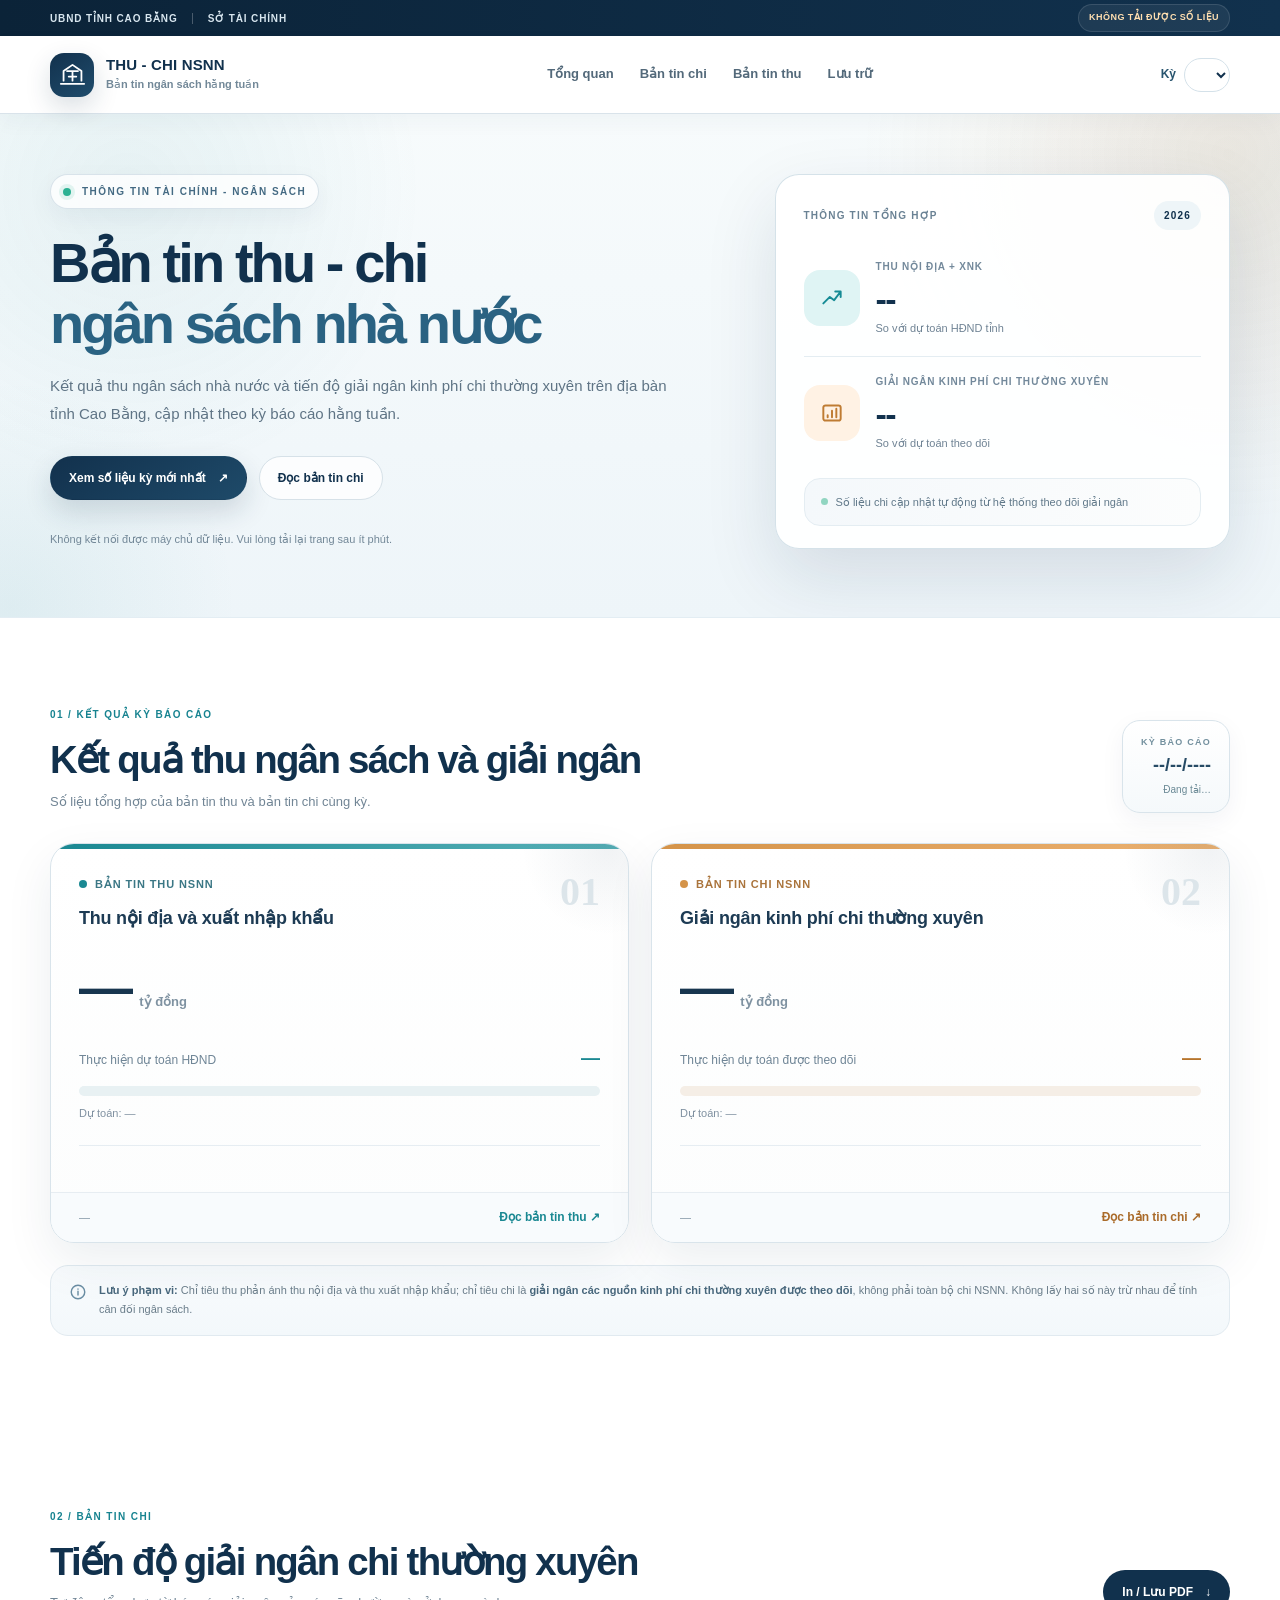
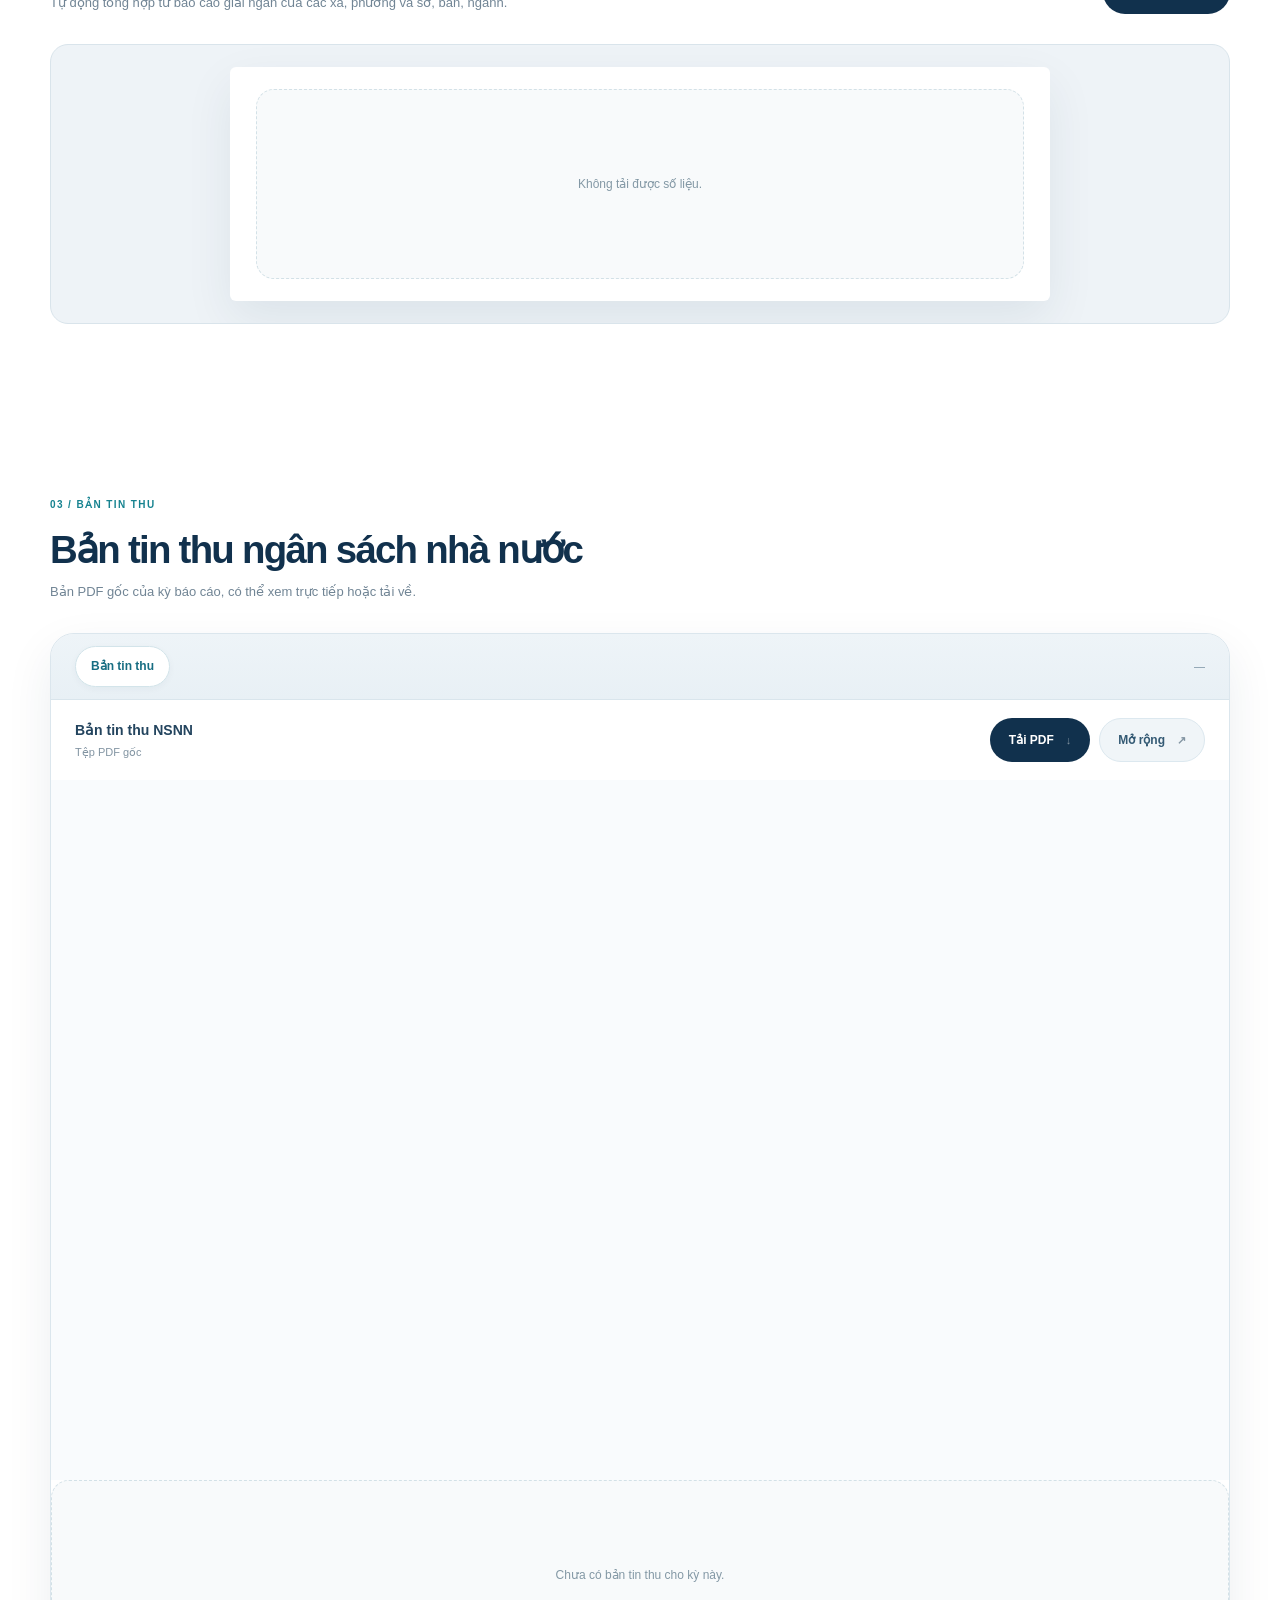
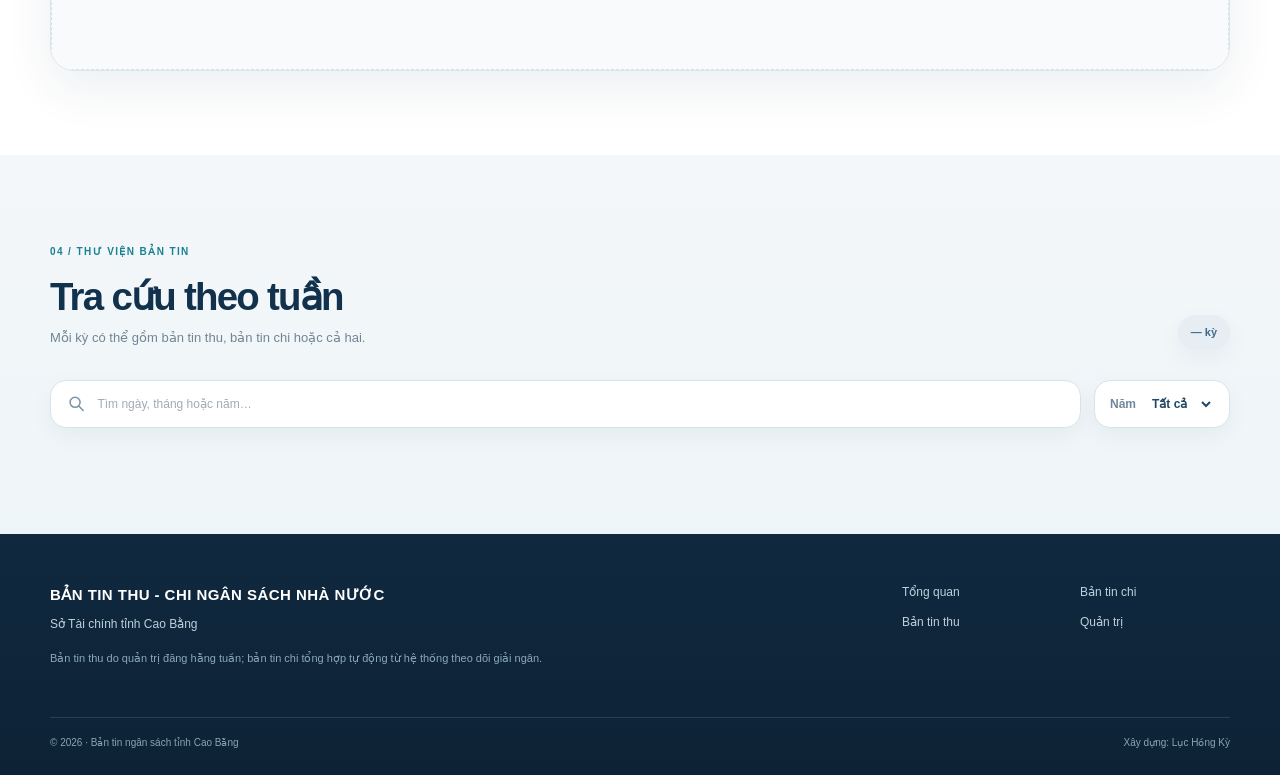
==== index.html @ aeee54bf "Add files via upload" ====
<!doctype html>
<html lang="vi">
<head>
  <meta charset="utf-8">
  <meta name="viewport" content="width=device-width,initial-scale=1">
  <meta name="color-scheme" content="light">
  <meta name="theme-color" content="#142f49">
  <meta name="description" content="Bản tin thu và chi ngân sách nhà nước tỉnh Cao Bằng - cập nhật hằng tuần.">
  <title>Bản tin Thu - Chi NSNN | Cao Bằng</title>
  <link rel="icon" type="image/svg+xml" href="favicon.svg">
  <link rel="stylesheet" href="style.css">
  <link rel="stylesheet" href="extra.css">
  <script src="config.js"></script>
  <script src="app.js" defer></script>
</head>
<body>
  <a class="skip-link" href="#main">Bỏ qua điều hướng</a>
  <div class="institutional">
    <div class="wrap institutional-inner">
      <div>UBND TỈNH CAO BẰNG <span class="ins-divider"></span> SỞ TÀI CHÍNH</div>
      <div class="trial-mark" id="sync-mark">ĐANG TẢI SỐ LIỆU…</div>
    </div>
  </div>
  <header class="nav-header">
    <div class="wrap nav-main">
      <a class="identity" href="#dau-trang" aria-label="Trang chủ - Bản tin thu chi NSNN">
        <span class="identity-icon" aria-hidden="true">
          <svg viewBox="0 0 48 48" fill="none"><path d="M7 37.5h34M11 33V19l13-9 13 9v14M16 19h16M18.5 27h11M24 19v14" stroke="currentColor" stroke-linecap="round" stroke-linejoin="round" stroke-width="2.6"/></svg>
        </span>
        <span><strong>THU - CHI NSNN</strong><small>Bản tin ngân sách hằng tuần</small></span>
      </a>
      <nav class="nav-menu" aria-label="Điều hướng chính">
        <a href="#tong-quan">Tổng quan</a>
        <a href="#ban-tin-chi">Bản tin chi</a>
        <a href="#ban-tin-thu">Bản tin thu</a>
        <a href="#thu-vien">Lưu trữ</a>
      </nav>
      <label class="nav-period">Kỳ <select id="period" aria-label="Chọn kỳ báo cáo"></select></label>
    </div>
  </header>

  <main id="main">
    <section class="hero" id="dau-trang">
      <div class="wrap hero-layout">
        <div class="hero-content">
          <div class="hero-overline"><span class="status-light"></span> THÔNG TIN TÀI CHÍNH - NGÂN SÁCH</div>
          <h1>Bản tin thu - chi<br><span>ngân sách nhà nước</span></h1>
          <p>Kết quả thu ngân sách nhà nước và tiến độ giải ngân kinh phí chi thường xuyên trên địa bàn tỉnh Cao Bằng, cập nhật theo kỳ báo cáo hằng tuần.</p>
          <div class="hero-actions">
            <a href="#tong-quan" class="button button-white">Xem số liệu kỳ mới nhất <span aria-hidden="true">↗</span></a>
            <a href="#ban-tin-chi" class="button button-outline-light">Đọc bản tin chi</a>
          </div>
          <div class="hero-foot" id="hero-date">Đang tải thông tin các kỳ báo cáo…</div>
        </div>
        <div class="hero-side" aria-label="Hai nhóm nội dung của bản tin">
          <div class="hero-side-head"><span>THÔNG TIN TỔNG HỢP</span><span id="hero-year">2026</span></div>
          <div class="hero-stat">
            <div class="hero-icon hero-icon-green"><svg viewBox="0 0 24 24" fill="none" stroke="currentColor" stroke-width="1.8"><path d="m4 17 6-6 4 3 6-8M15 6h5v5" stroke-linecap="round" stroke-linejoin="round"/></svg></div>
            <div class="hero-stat-text"><small>THU NỘI ĐỊA + XNK</small><strong id="hero-income">--</strong><span>So với dự toán HĐND tỉnh</span></div>
          </div>
          <div class="hero-divider"></div>
          <div class="hero-stat">
            <div class="hero-icon hero-icon-gold"><svg viewBox="0 0 24 24" fill="none" stroke="currentColor" stroke-width="1.8"><rect x="4" y="5" width="16" height="14" rx="2"/><path d="M8 14v2m4-6v6m4-8v8" stroke-linecap="round"/></svg></div>
            <div class="hero-stat-text"><small>GIẢI NGÂN KINH PHÍ CHI THƯỜNG XUYÊN</small><strong id="hero-expense">--</strong><span>So với dự toán theo dõi</span></div>
          </div>
          <div class="hero-ribbon"><span></span> Số liệu chi cập nhật tự động từ hệ thống theo dõi giải ngân</div>
        </div>
      </div>
    </section>

    <section class="overview section" id="tong-quan">
      <div class="wrap">
        <div class="section-head">
          <div><span class="section-kicker">01 / KẾT QUẢ KỲ BÁO CÁO</span><h2>Kết quả thu ngân sách và giải ngân</h2><p>Số liệu tổng hợp của bản tin thu và bản tin chi cùng kỳ.</p></div>
          <div class="date-stamp"><span>KỲ BÁO CÁO</span><strong id="latest-date">--/--/----</strong><small id="latest-availability">Đang tải…</small></div>
        </div>
        <div class="finance-grid">
          <article class="finance-card finance-income">
            <div class="card-header"><div><span class="card-kicker"><i></i> BẢN TIN THU NSNN</span><h3>Thu nội địa và xuất nhập khẩu</h3></div><span class="card-number">01</span></div>
            <div class="metric-main"><strong id="income-total">—</strong><span>tỷ đồng</span></div>
            <div class="performance"><span>Thực hiện dự toán HĐND</span><b id="income-rate">—</b></div>
            <div class="progress-track"><div id="income-progress" class="progress-fill"></div></div>
            <div class="target-info" id="income-target">Dự toán: —</div>
            <div class="sub-metrics" id="income-facts"></div>
            <div class="card-bottom"><span id="income-context">—</span><a class="text-button" href="#ban-tin-thu">Đọc bản tin thu <span aria-hidden="true">↗</span></a></div>
          </article>
          <article class="finance-card finance-expense">
            <div class="card-header"><div><span class="card-kicker"><i></i> BẢN TIN CHI NSNN</span><h3>Giải ngân kinh phí chi thường xuyên</h3></div><span class="card-number">02</span></div>
            <div class="metric-main"><strong id="expense-total">—</strong><span>tỷ đồng</span></div>
            <div class="performance"><span>Thực hiện dự toán được theo dõi</span><b id="expense-rate">—</b></div>
            <div class="progress-track"><div id="expense-progress" class="progress-fill"></div></div>
            <div class="target-info" id="expense-target">Dự toán: —</div>
            <div class="sub-metrics" id="expense-facts"></div>
            <div class="card-bottom"><span id="expense-context">—</span><a class="text-button" href="#ban-tin-chi">Đọc bản tin chi <span aria-hidden="true">↗</span></a></div>
          </article>
        </div>
        <p class="scope-alert"><svg viewBox="0 0 24 24" fill="none" stroke="currentColor" stroke-width="1.9" aria-hidden="true"><circle cx="12" cy="12" r="9"/><path d="M12 11v5m0-8v.2" stroke-linecap="round"/></svg><span><strong>Lưu ý phạm vi:</strong> Chỉ tiêu thu phản ánh thu nội địa và thu xuất nhập khẩu; chỉ tiêu chi là <strong>giải ngân các nguồn kinh phí chi thường xuyên được theo dõi</strong>, không phải toàn bộ chi NSNN. Không lấy hai số này trừ nhau để tính cân đối ngân sách.</span></p>
      </div>
    </section>

    <section class="documents section" id="ban-tin-chi">
      <div class="wrap">
        <div class="section-head"><div><span class="section-kicker">02 / BẢN TIN CHI</span><h2>Tiến độ giải ngân chi thường xuyên</h2><p>Tự động tổng hợp từ báo cáo giải ngân của các xã, phường và sở, ban, ngành.</p></div>
          <div class="viewer-controls"><button type="button" class="button button-download" id="print-chi">In / Lưu PDF <span aria-hidden="true">↓</span></button></div></div>
        <div class="bulletin-shell"><div id="chi-bulletin" class="bulletin"><p class="muted">Đang tải số liệu chi…</p></div></div>
      </div>
    </section>

    <section class="documents section" id="ban-tin-thu">
      <div class="wrap">
        <div class="section-head"><div><span class="section-kicker">03 / BẢN TIN THU</span><h2>Bản tin thu ngân sách nhà nước</h2><p>Bản PDF gốc của kỳ báo cáo, có thể xem trực tiếp hoặc tải về.</p></div></div>
        <div class="viewer-shell">
          <div class="viewer-bar"><div class="viewer-tabs"><span class="viewer-tab active">Bản tin thu</span></div><span class="viewer-date" id="viewer-date">—</span></div>
          <div class="viewer-body">
            <div class="viewer-title-line"><div><strong id="viewer-title">Bản tin thu NSNN</strong><span id="viewer-subtitle">Tệp PDF gốc</span></div>
              <div class="viewer-controls"><a id="download-pdf" href="#" class="button button-download" target="_blank" rel="noopener">Tải PDF <span aria-hidden="true">↓</span></a><a id="open-pdf" href="#" target="_blank" rel="noopener" class="button button-open">Mở rộng <span aria-hidden="true">↗</span></a></div></div>
            <iframe id="pdf-frame" title="Xem bản tin thu NSNN" loading="lazy" allow="autoplay"></iframe>
            <div class="document-empty" id="thu-empty" hidden>Chưa có bản tin thu cho kỳ này.</div>
          </div>
        </div>
      </div>
    </section>

    <section class="archive section" id="thu-vien">
      <div class="wrap">
        <div class="section-head"><div><span class="section-kicker">04 / THƯ VIỆN BẢN TIN</span><h2>Tra cứu theo tuần</h2><p>Mỗi kỳ có thể gồm bản tin thu, bản tin chi hoặc cả hai.</p></div><span class="archive-counter" id="archive-counter">— kỳ</span></div>
        <div class="filters"><label class="filter-search"><svg viewBox="0 0 24 24" fill="none" stroke="currentColor" stroke-width="2" aria-hidden="true"><circle cx="10.5" cy="10.5" r="6.5"/><path d="m16 16 5 5" stroke-linecap="round"/></svg><input id="search" type="search" autocomplete="off" placeholder="Tìm ngày, tháng hoặc năm…"><span class="sr-only">Tìm kiếm bản tin</span></label><label class="filter-select">Năm <select id="year" aria-label="Năm báo cáo"><option value="all">Tất cả</option></select></label></div>
        <div id="archive-list" class="archive-list"></div>
        <p id="no-match" class="no-match" hidden>Không tìm thấy kỳ báo cáo phù hợp.</p>
      </div>
    </section>
  </main>

  <footer class="footer">
    <div class="wrap footer-top"><div><div class="footer-title">BẢN TIN THU - CHI NGÂN SÁCH NHÀ NƯỚC</div><div>Sở Tài chính tỉnh Cao Bằng</div><p>Bản tin thu do quản trị đăng hằng tuần; bản tin chi tổng hợp tự động từ hệ thống theo dõi giải ngân.</p></div><div class="footer-navigation"><a href="#tong-quan">Tổng quan</a><a href="#ban-tin-chi">Bản tin chi</a><a href="#ban-tin-thu">Bản tin thu</a><a href="admin.html">Quản trị</a></div></div>
    <div class="wrap footer-bottom"><span>© <span id="footer-year">2026</span> · Bản tin ngân sách tỉnh Cao Bằng</span><span>Xây dựng: Lục Hồng Kỳ</span></div>
  </footer>
</body>
</html>
---- style.css ----
:root {
  color-scheme: light;
  --navy: #11314d;
  --navy-dark: #0b2338;
  --navy-soft: #234d6c;
  --teal: #1a8892;
  --teal-soft: #dff4f4;
  --gold: #d49349;
  --gold-soft: #fff2e4;
  --text: #264357;
  --muted: #62788a;
  --muted-soft: #8da0ae;
  --line: #d9e4eb;
  --shadow-sm: 0 8px 24px rgba(17, 49, 77, 0.05);
  --shadow-md: 0 18px 48px rgba(16, 45, 71, 0.08);
  --shadow-lg: 0 28px 72px rgba(16, 45, 71, 0.12);
}
* { box-sizing: border-box; }
html { scroll-behavior: smooth; scroll-padding-top: 92px; }
body {
  margin: 0;
  background: linear-gradient(180deg, #f7fafc 0%, #f4f7fa 380px, #ffffff 381px, #ffffff 100%);
  color: var(--text);
  font: 14px/1.7 "Segoe UI", Arial, sans-serif;
}
a { color: inherit; text-decoration: none; }
a:hover { color: var(--teal); }
button, input, select { font: inherit; }
button { cursor: pointer; }
button:disabled { cursor: not-allowed; opacity: .5; }
img { display: block; max-width: 100%; }
h1, h2, h3, p { margin-top: 0; }
button:focus-visible, a:focus-visible, input:focus-visible, select:focus-visible { outline: 3px solid #7ec0ea; outline-offset: 3px; }
.wrap { width: min(1180px, calc(100% - 56px)); margin: 0 auto; }
.skip-link { position: absolute; left: 12px; top: -100px; padding: 10px 14px; background: #fff; z-index: 100; border-radius: 8px; }
.skip-link:focus { top: 10px; }
.sr-only { position: absolute; width: 1px; height: 1px; overflow: hidden; clip: rect(0,0,0,0); white-space: nowrap; }
.muted { color: var(--muted); font-size: 12px; }
.muted-caption { color: var(--muted-soft); font-size: 12px; white-space: nowrap; }

.institutional { background: linear-gradient(90deg, var(--navy-dark), var(--navy)); color: #d8e6ef; }
.institutional-inner { min-height: 36px; display: flex; justify-content: space-between; align-items: center; gap: 15px; font-size: 10px; font-weight: 760; letter-spacing: .085em; }
.ins-divider { display: inline-block; width: 1px; height: 11px; margin: 0 11px; background: rgba(255,255,255,.25); vertical-align: middle; }
.trial-mark { font-size: 9px; color: #ffdfb0; letter-spacing: .05em; padding: 5px 10px; border: 1px solid rgba(255,255,255,.12); border-radius: 999px; background: rgba(255,255,255,.06); }
.nav-header { height: 78px; background: rgba(255,255,255,.92); border-bottom: 1px solid rgba(201,216,225,.7); backdrop-filter: blur(14px); position: sticky; top: 0; z-index: 30; box-shadow: 0 8px 20px rgba(17,49,77,.04); }
.nav-main { height: 100%; display: flex; justify-content: space-between; align-items: center; gap: 28px; }
.identity { display: flex; align-items: center; gap: 12px; min-width: 0; }
.identity-icon { width: 44px; height: 44px; flex: 0 0 auto; display: grid; place-items: center; background: linear-gradient(145deg, #12314d, #1f4c6c); color: #fff; border-radius: 14px; box-shadow: 0 10px 26px rgba(17,49,77,.16); }
.identity-icon svg { width: 33px; height: 33px; }
.identity span:last-child { display: flex; flex-direction: column; gap: 1px; }
.identity strong { font-weight: 850; color: var(--navy); letter-spacing: .01em; line-height: 1.2; font-size: 15px; }
.identity small { color: #728898; font-size: 11px; font-weight: 560; }
.nav-menu { display: flex; align-items: center; gap: 26px; color: #53697a; font-size: 13px; font-weight: 700; }
.nav-menu a { position: relative; transition: color .17s; }
.nav-menu a::after { content: ""; position: absolute; left: 0; right: 0; bottom: -10px; height: 2px; border-radius: 999px; background: transparent; transition: background .17s; }
.nav-menu a:hover::after { background: var(--teal); }
.nav-pill { border: 1px solid #d4e1e9; border-radius: 999px; padding: 10px 16px; font-weight: 760; font-size: 12px; white-space: nowrap; color: #29556f; background: #fff; box-shadow: var(--shadow-sm); }
.nav-pill span { color: var(--teal); margin-left: 8px; }
.nav-pill:hover { background: #f3fafb; }

.hero { position: relative; overflow: hidden; background: radial-gradient(circle at 10% 15%, rgba(26,136,146,.08), transparent 24%), radial-gradient(circle at 96% 8%, rgba(212,147,73,.12), transparent 28%), linear-gradient(180deg, #f7fbfc 0%, #eef5f9 100%); border-bottom: 1px solid #e3edf3; }
.hero::before, .hero::after { content: ""; position: absolute; border-radius: 50%; pointer-events: none; }
.hero::before { width: 620px; height: 620px; right: -300px; top: -250px; background: radial-gradient(circle, rgba(17,49,77,.05), rgba(17,49,77,0) 68%); }
.hero::after { width: 460px; height: 460px; left: -220px; bottom: -220px; background: radial-gradient(circle, rgba(26,136,146,.08), rgba(26,136,146,0) 70%); }
.hero-layout { display: grid; grid-template-columns: 1.2fr .82fr; gap: 58px; align-items: center; min-height: 460px; padding-top: 60px; padding-bottom: 68px; position: relative; }
.hero-content { position: relative; z-index: 1; }
.hero-overline { display: inline-flex; gap: 11px; align-items: center; font-size: 10px; color: #446a83; letter-spacing: .15em; font-weight: 840; padding: 8px 12px; background: rgba(255,255,255,.78); border: 1px solid rgba(201,216,225,.7); border-radius: 999px; box-shadow: var(--shadow-sm); }
.status-light { display: inline-block; width: 8px; height: 8px; border-radius: 50%; background: #2bb192; box-shadow: 0 0 0 4px rgba(43,177,146,.12); }
.hero h1 { color: var(--navy); font-size: clamp(38px, 4.45vw, 56px); letter-spacing: -.052em; line-height: 1.08; margin: 24px 0 18px; font-weight: 860; max-width: 700px; }
.hero h1 span { color: #2a6282; }
.hero-content p { font-size: 15px; line-height: 1.88; color: #5f7485; max-width: 620px; margin-bottom: 28px; }
.hero-actions { display: flex; align-items: center; flex-wrap: wrap; gap: 12px; }
.button { border: 1px solid transparent; border-radius: 999px; padding: 12px 18px; min-height: 44px; font-size: 12px; font-weight: 810; line-height: 1.2; display: inline-flex; justify-content: center; align-items: center; gap: 12px; transition: transform .16s ease, background .16s ease, box-shadow .16s ease; }
.button:hover { transform: translateY(-1px); }
.button-white { background: linear-gradient(145deg, #12314d, #1e4a69); color: #fff; box-shadow: 0 12px 28px rgba(17,49,77,.16); }
.button-white:hover { background: linear-gradient(145deg, #0f2a42, #1a425f); color: #fff; }
.button-outline-light { border-color: #d6e1e8; color: var(--navy); background: rgba(255,255,255,.82); }
.button-outline-light:hover { background: #fff; color: var(--navy); }
.hero-foot { color: #738898; font-size: 11px; margin-top: 30px; }
.hero-side { position: relative; z-index: 1; background: rgba(255,255,255,.92); border: 1px solid rgba(210,224,232,.92); border-radius: 24px; padding: 26px 28px 22px; box-shadow: var(--shadow-lg); }
.hero-side-head { display: flex; justify-content: space-between; align-items: center; color: #6a8294; font-size: 10px; font-weight: 820; letter-spacing: .12em; padding-bottom: 18px; }
.hero-side-head span:last-child { color: var(--navy); padding: 6px 10px; border-radius: 999px; background: #eef5f8; }
.hero-stat { display: grid; grid-template-columns: 56px 1fr; gap: 16px; align-items: center; padding: 10px 0 17px; }
.hero-icon { flex-shrink: 0; display: grid; place-items: center; width: 56px; height: 56px; border-radius: 16px; }
.hero-icon svg { width: 26px; height: 26px; }
.hero-icon-green { color: #168b95; background: var(--teal-soft); }
.hero-icon-gold { color: #bf7c33; background: var(--gold-soft); }
.hero-stat-text { display: flex; flex-direction: column; }
.hero-stat-text small { letter-spacing: .08em; color: #73899b; font-size: 10px; font-weight: 820; }
.hero-stat-text strong { color: var(--navy); font-size: 34px; line-height: 1.18; font-weight: 860; letter-spacing: -.05em; margin-top: 4px; }
.hero-stat-text span { color: #6f8394; font-size: 11px; }
.hero-divider { height: 1px; background: #e4edf2; margin: 1px 0 6px; }
.hero-ribbon { margin-top: 8px; padding: 14px 16px; border-radius: 16px; background: linear-gradient(90deg, #f4f8fb, #fcfdfd); border: 1px solid #e4edf2; font-size: 11px; color: #61798a; display: flex; align-items: center; gap: 8px; }
.hero-ribbon span { width: 7px; height: 7px; border-radius: 50%; background: #91d5c1; }

.section { padding: 84px 0; }
.section-head { display: flex; align-items: end; justify-content: space-between; gap: 24px; margin-bottom: 30px; }
.section-kicker { color: #178390; letter-spacing: .14em; font-size: 10px; font-weight: 860; }
h2 { color: var(--navy); font-size: clamp(30px, 3vw, 40px); line-height: 1.16; font-weight: 850; letter-spacing: -.045em; margin: 12px 0 8px; }
.section-head p { color: #718595; font-size: 13px; line-height: 1.72; margin: 0; max-width: 720px; }
.date-stamp { border: 1px solid var(--line); background: linear-gradient(180deg, #ffffff, #f5f9fb); border-radius: 18px; padding: 14px 18px; text-align: right; display: flex; flex-direction: column; box-shadow: var(--shadow-sm); }
.date-stamp span { font-size: 9px; font-weight: 850; color: #73909e; letter-spacing: .14em; }
.date-stamp strong { font-size: 18px; font-weight: 840; color: #274b65; }
.date-stamp small { font-size: 10px; color: #6a8995; }
.finance-grid { display: grid; grid-template-columns: repeat(2, minmax(0,1fr)); gap: 22px; }
.finance-card { border: 1px solid var(--line); border-radius: 24px; background: linear-gradient(180deg, #ffffff 0%, #fcfdfd 100%); box-shadow: var(--shadow-md); padding: 28px 28px 0; min-width: 0; position: relative; overflow: hidden; }
.finance-card::before { content: ""; position: absolute; inset: 0 auto auto 0; width: 100%; height: 5px; background: linear-gradient(90deg, #1a8892, #57b1b8); }
.finance-expense::before { background: linear-gradient(90deg, #d49349, #ecb272); }
.finance-card::after { content: ""; position: absolute; width: 180px; height: 180px; right: -70px; top: -85px; border-radius: 50%; background: radial-gradient(circle, rgba(17,49,77,.06), rgba(17,49,77,0) 68%); }
.card-header { display: flex; justify-content: space-between; gap: 20px; align-items: start; position: relative; z-index: 1; }
.card-kicker { color: #3b7785; font-size: 11px; font-weight: 850; letter-spacing: .08em; display: inline-flex; align-items: center; gap: 8px; }
.card-kicker i { width: 8px; height: 8px; border-radius: 50%; background: var(--teal); }
.finance-expense .card-kicker { color: #aa743c; }
.finance-expense .card-kicker i { background: var(--gold); }
.card-header h3 { font-size: 18px; letter-spacing: -.012em; font-weight: 800; margin: 10px 0 0; line-height: 1.4; color: #1d3b54; max-width: 420px; }
.card-number { font-family: Georgia, serif; font-size: 40px; color: #dce5ea; font-weight: 600; line-height: 1; }
.metric-main { display: flex; align-items: baseline; gap: 10px; margin: 28px 0 26px; position: relative; z-index: 1; }
.metric-main strong { color: #18364f; font-size: clamp(39px, 4.3vw, 54px); line-height: 1.06; font-weight: 860; letter-spacing: -.07em; }
.metric-main span { color: #7f92a1; font-weight: 700; font-size: 13px; }
.performance { display: flex; align-items: baseline; justify-content: space-between; gap: 14px; font-size: 12px; color: #6f8596; }
.performance b { font-size: 19px; color: var(--teal); }
.finance-expense .performance b { color: #b6742b; }
.progress-track { height: 10px; border-radius: 999px; overflow: hidden; background: #e8f1f3; margin: 11px 0 8px; }
.finance-expense .progress-track { background: #f5eee6; }
.progress-fill { height: 100%; border-radius: inherit; width: 0; background: linear-gradient(90deg, #1697a0, #50bfb8); transition: width .45s ease; }
.finance-expense .progress-fill { background: linear-gradient(90deg, #d58b3e, #e9af68); }
.target-info { color: #7f90a0; font-size: 11px; }
.sub-metrics { display: grid; grid-template-columns: repeat(3,minmax(0,1fr)); gap: 14px; border-top: 1px solid #e6edf2; padding: 22px 0 24px; margin-top: 23px; }
.sub-metric { min-width: 0; background: #f8fbfd; border: 1px solid #ebf1f4; border-radius: 16px; padding: 14px 14px 13px; }
.sub-metric strong { color: #21435b; font-size: clamp(15px,1.7vw,19px); line-height: 1.25; display: block; white-space: nowrap; letter-spacing: -.027em; }
.sub-metric span { color: #8193a1; font-size: 10px; display: block; margin-top: 6px; line-height: 1.5; }
.card-bottom { background: #f8fbfd; border-top: 1px solid #e7edf2; margin: 0 -28px; padding: 14px 28px; display: flex; justify-content: space-between; align-items: center; gap: 20px; color: #7f94a2; font-size: 11px; }
.text-button { padding: 0; border: 0; background: transparent; font-size: 12px; font-weight: 830; color: var(--teal); white-space: nowrap; }
.finance-expense .text-button { color: #aa6b2a; }
.text-button:hover { text-decoration: underline; }
.scope-alert { padding: 15px 18px; background: linear-gradient(180deg, #f8fbfd, #f3f8fb); border: 1px solid #e1eaf0; border-radius: 18px; margin: 22px 0 0; color: #6b7e8b; font-size: 11px; line-height: 1.78; display: flex; align-items: flex-start; gap: 12px; }
.scope-alert svg { height: 18px; width: 18px; min-width: 18px; color: #6a8da3; margin-top: 2px; }
.scope-alert strong { color: #49687d; }

.analysis { background: linear-gradient(180deg, #f4f7fa 0%, #f8fbfd 100%); }
.insight-grid { display: grid; grid-template-columns: repeat(2,minmax(0,1fr)); gap: 22px; }
.insight-card { border: 1px solid #dfe8ee; background: #fff; border-radius: 24px; min-height: 340px; padding: 26px 28px 28px; box-shadow: var(--shadow-md); }
.pill { display: inline-block; border-radius: 999px; padding: 5px 11px; font-weight: 820; letter-spacing: .07em; font-size: 9px; }
.pill-income { color: #167986; background: #e9f7f6; }
.pill-expense { color: #a66a33; background: #fcf3e9; }
.insight-heading h3 { color: #203e55; font-size: 18px; margin: 14px 0 5px; letter-spacing: -.022em; }
.insight-heading p { color: #8494a0; font-size: 11px; margin: 0; }
.insight-content { margin-top: 26px; }
.mix-label { display: flex; justify-content: space-between; gap: 13px; align-items: baseline; font-size: 12px; margin-bottom: 12px; }
.mix-label strong { font-size: 14px; color: #214057; }
.mix-bar { width: 100%; background: #e9eef2; border-radius: 999px; height: 22px; overflow: hidden; display: flex; }
.mix-domestic { background: linear-gradient(90deg, #187a85, #2096a1); }
.mix-customs { background: linear-gradient(90deg, #4e93be, #75b2d8); }
.legend-items { display: flex; justify-content: space-between; gap: 16px; margin-top: 20px; }
.legend-item { display: flex; gap: 10px; align-items: flex-start; min-width: 0; }
.legend-dot { border-radius: 4px; flex-shrink: 0; width: 10px; height: 10px; margin-top: 5px; }
.legend-dot.local { background: #1d8c99; }
.legend-dot.customs { background: #529cc6; }
.legend-item small { color: #7e8fa0; display: block; font-size: 10px; }
.legend-item strong { display: block; color: #244458; font-size: 15px; }
.chart-footnote { color: #8799a7; font-size: 11px; border-top: 1px solid #e9eef1; margin: 28px 0 0; padding-top: 14px; }
.source-bars { display: flex; flex-direction: column; gap: 14px; margin-top: -4px; }
.source-row { display: grid; grid-template-columns: minmax(170px,1fr) minmax(100px,1fr) 51px; align-items: center; gap: 12px; }
.source-label { color: #60798b; font-size: 11px; line-height: 1.35; }
.source-track { width: 100%; background: #f5eee7; height: 10px; border-radius: 999px; overflow: hidden; }
.source-track span { display: block; height: 100%; border-radius: inherit; background: linear-gradient(90deg, #e3a25d, #efbd83); }
.source-track span.low { background: linear-gradient(90deg, #c96d45, #e28b5a); }
.source-row strong { color: #8b5b2f; text-align: right; font-size: 11px; }

.documents { background: #fff; }
.document-grid { display: grid; grid-template-columns: repeat(2,minmax(0,1fr)); gap: 20px; margin-bottom: 28px; }
.document-card { min-width: 0; background: #fbfcfd; border: 1px solid #dfe8ee; border-radius: 22px; overflow: hidden; display: flex; transition: box-shadow .15s ease, transform .15s ease; box-shadow: var(--shadow-sm); }
.document-card:hover { box-shadow: var(--shadow-md); transform: translateY(-2px); }
.document-cover { width: 170px; flex-shrink: 0; background: linear-gradient(180deg, #edf3f7, #f7fafc); display: grid; place-items: center; padding: 18px; min-height: 200px; }
.document-cover img { height: 170px; width: 118px; object-fit: contain; box-shadow: 0 10px 22px rgba(21,48,65,.15); background: #fff; border-radius: 6px; }
.document-copy { display: flex; flex: 1; flex-direction: column; align-items: start; padding: 22px 20px; min-width: 0; }
.document-copy .pill { margin-bottom: 11px; }
.document-copy h3 { font-size: 16px; font-weight: 820; line-height: 1.45; margin: 0 0 10px; color: #24445d; }
.document-copy p { font-size: 11px; color: #8496a3; line-height: 1.62; margin: 0 0 16px; }
.document-actions { display: flex; gap: 12px; flex-wrap: wrap; margin-top: auto; }
.document-actions button { background: transparent; color: #157b8e; padding: 0; border: none; font-size: 11px; font-weight: 820; }
.document-actions a { font-size: 11px; color: #607f92; font-weight: 800; }
.document-empty { background: #f8fafb; border: 1px dashed #d3e1e7; min-height: 190px; padding: 30px; display: grid; place-items: center; color: #8398a5; text-align: center; font-size: 12px; border-radius: 18px; }
.viewer-shell { border: 1px solid #dbe6ed; border-radius: 24px; overflow: hidden; box-shadow: var(--shadow-md); background: #f6f9fa; }
.viewer-bar { display: flex; justify-content: space-between; align-items: center; gap: 15px; padding: 0 24px; min-height: 66px; background: linear-gradient(180deg, #eef4f8, #e8f0f5); border-bottom: 1px solid #d9e5ec; }
.viewer-tabs { display: flex; gap: 8px; align-items: center; }
.viewer-tab { background: transparent; border: 1px solid transparent; color: #657f90; padding: 9px 15px; border-radius: 999px; font-size: 12px; font-weight: 800; }
.viewer-tab:hover { background: #f5fafb; }
.viewer-tab.active { background: #fff; border-color: #d3e4ea; color: #176d82; box-shadow: 0 2px 7px rgba(12,55,81,.04); }
.viewer-date { font-size: 11px; color: #7a91a2; }
.viewer-body { background: #fff; }
.viewer-title-line { display: flex; justify-content: space-between; align-items: center; gap: 20px; padding: 18px 24px; }
.viewer-title-line > div:first-child { display: flex; flex-direction: column; }
.viewer-title-line strong { color: #23445e; font-size: 14px; }
.viewer-title-line span { font-size: 11px; color: #8294a2; }
.viewer-controls { display: flex; align-items: center; gap: 9px; }
.button-download { background: var(--navy); color: #fff; }
.button-download:hover { color: #fff; background: #2b5470; }
.button-open { background: #f0f5f8; color: #345a74; border-color: #dce8ef; }
.button-open:hover { color: var(--navy); background: #e3f0f5; }
#pdf-frame { display: block; width: 100%; border: 0; height: 700px; background: #f9fbfd; }
.pdf-help { text-align: center; font-size: 11px; color: #8294a0; padding: 12px; border-top: 1px solid #e3ebef; }
.pdf-help a { color: #187998; font-weight: 800; }

.archive { background: linear-gradient(180deg, #f4f7fa 0%, #eef5f8 100%); }
.archive-counter { font-size: 11px; color: #426987; padding: 8px 13px; background: #e6eef4; border-radius: 999px; font-weight: 820; white-space: nowrap; box-shadow: var(--shadow-sm); }
.filters { display: flex; align-items: center; gap: 13px; margin-bottom: 22px; }
.filter-search { flex: 1; display: flex; align-items: center; gap: 10px; padding: 0 16px; border-radius: 16px; background: #fff; border: 1px solid #d8e4eb; min-height: 48px; box-shadow: var(--shadow-sm); }
.filter-search svg { color: #7895a5; width: 19px; height: 19px; }
.filter-search input { width: 100%; min-width: 0; border: 0; outline: 0; font-size: 12px; color: #233f55; background: transparent; }
.filter-search input::placeholder { color: #a1abb4; }
.filter-select { background: #fff; border: 1px solid #d8e4eb; border-radius: 16px; padding: 0 15px; min-height: 48px; display: flex; align-items: center; gap: 12px; color: #71879a; font-weight: 720; font-size: 12px; box-shadow: var(--shadow-sm); }
.filter-select select { border: 0; color: #214967; background: transparent; font-weight: 790; padding-right: 10px; }
.archive-list { display: flex; flex-direction: column; gap: 14px; }
.archive-item { background: #fff; border: 1px solid #dfe8ed; border-radius: 20px; display: grid; grid-template-columns: 190px minmax(0,1fr) auto; gap: 20px; align-items: center; padding: 18px 22px; box-shadow: var(--shadow-sm); }
.archive-time { display: flex; flex-direction: column; border-right: 1px solid #e8eef2; padding-right: 4px; }
.archive-time small { color: #7e91a1; font-weight: 850; font-size: 10px; letter-spacing: .08em; }
.archive-time strong { color: #234862; font-size: 19px; line-height: 1.35; }
.archive-desc { min-width: 0; }
.archive-desc h3 { font-size: 14px; color: #224158; font-weight: 820; margin: 0 0 4px; }
.archive-desc p { color: #8697a3; margin: 0; font-size: 11px; }
.archive-actions { display: flex; flex-wrap: wrap; gap: 8px; justify-content: flex-end; }
.archive-action { border: 1px solid #dce7ee; background: #f8fbfc; color: #315b74; border-radius: 999px; padding: 8px 12px; font-size: 11px; font-weight: 800; white-space: nowrap; }
.archive-action:hover { color: #0b798b; background: #eff8f9; }
.archive-action.chi { color: #98602d; }
.archive-action.chi:hover { color: #98602d; background: #fff7eb; }
.no-match { color: #738a9d; text-align: center; padding: 35px; background: #fff; border: 1px solid #dfe8ed; border-radius: 18px; }

.footer { background: linear-gradient(180deg, #10293f, #0d2235); color: #bdd0dd; }
.footer-top { padding: 48px 0 38px; display: flex; align-items: flex-start; justify-content: space-between; gap: 45px; font-size: 12px; }
.footer-title { font-size: 15px; font-weight: 850; color: #fff; letter-spacing: .03em; margin-bottom: 7px; }
.footer-top p { font-size: 11px; color: #8ba8ba; margin-top: 14px; max-width: 620px; line-height: 1.72; }
.footer-navigation { display: grid; grid-template-columns: repeat(2,minmax(150px,auto)); gap: 10px 28px; font-size: 12px; }
.footer-navigation a:hover { color: #fff; }
.footer-bottom { padding: 16px 0 24px; border-top: 1px solid rgba(236,249,255,.12); display: flex; justify-content: space-between; gap: 20px; color: #88a5b7; font-size: 10px; }

@media (max-width: 1030px) {
  .nav-menu { gap: 16px; }
  .hero-layout { gap: 32px; }
  .source-row { grid-template-columns: minmax(135px,1.1fr) minmax(90px,.9fr) 45px; gap: 9px; }
  .document-cover { width: 138px; }
  .document-cover img { width: 100px; }
  .archive-item { grid-template-columns: 150px minmax(0,1fr) auto; }
}
@media (max-width: 790px) {
  html { scroll-padding-top: 70px; }
  .wrap { width: min(100% - 32px,1180px); }
  .nav-header { height: 68px; }
  .nav-menu { display: none; }
  .hero-layout { grid-template-columns: 1fr; gap: 30px; padding-top: 46px; padding-bottom: 50px; min-height: auto; }
  .hero-side { max-width: 650px; }
  .finance-grid, .insight-grid, .document-grid { grid-template-columns: 1fr; }
  .archive-item { grid-template-columns: 155px minmax(0,1fr); }
  .archive-actions { grid-column: 2; justify-content: flex-start; }
}
@media (max-width: 520px) {
  .institutional-inner { min-height: 31px; font-size: 9px; }
  .ins-divider { margin: 0 5px; }
  .trial-mark { font-size: 8px; text-align: right; max-width: 140px; line-height: 1.3; padding: 4px 8px; }
  .identity-icon { width: 36px; height: 36px; border-radius: 12px; }
  .identity-icon svg { width: 27px; height: 27px; }
  .identity { gap: 8px; }
  .identity strong { font-size: 12px; }
  .identity small { font-size: 9px; }
  .nav-pill { padding: 9px 11px; font-size: 10px; }
  .nav-pill span { margin-left: 3px; }
  .hero-layout { padding-top: 38px; padding-bottom: 38px; }
  .hero-overline { font-size: 9px; padding: 7px 10px; }
  .hero h1 { font-size: clamp(32px, 8.7vw, 42px); }
  .hero-content p { font-size: 12px; line-height: 1.75; }
  .hero-side { padding: 20px; border-radius: 20px; }
  .hero-stat { grid-template-columns: 48px 1fr; gap: 13px; }
  .hero-icon { width: 48px; height: 48px; border-radius: 14px; }
  .hero-icon svg { width: 22px; height: 22px; }
  .hero-stat-text strong { font-size: 29px; }
  .section { padding: 58px 0; }
  .section-head { align-items: flex-start; margin-bottom: 22px; flex-direction: column; gap: 15px; }
  .section-head h2 { font-size: 28px; }
  .date-stamp { align-self: stretch; flex-direction: row; gap: 11px; align-items: baseline; justify-content: space-between; text-align: left; padding: 10px 13px; border-radius: 16px; }
  .date-stamp strong { font-size: 15px; }
  .date-stamp small { font-size: 10px; }
  .finance-card { padding: 22px 18px 0; border-radius: 20px; }
  .card-header h3 { font-size: 16px; }
  .card-number { font-size: 31px; }
  .metric-main { margin: 22px 0; }
  .metric-main strong { font-size: 41px; }
  .sub-metrics { gap: 8px; padding: 18px 0; }
  .sub-metric { padding: 12px; border-radius: 14px; }
  .sub-metric strong { font-size: 15px; }
  .sub-metric span { font-size: 9px; }
  .card-bottom { margin: 0 -18px; padding: 12px 18px; }
  .insight-card { padding: 22px 19px; min-height: 310px; border-radius: 20px; }
  .source-row { grid-template-columns: minmax(126px,1.15fr) minmax(66px,.8fr) 43px; }
  .source-label { font-size: 10px; }
  .document-card { border-radius: 18px; }
  .document-cover { width: 118px; padding: 10px; min-height: 175px; }
  .document-cover img { width: 96px; height: 135px; }
  .document-copy { padding: 15px 13px; }
  .document-copy h3 { font-size: 14px; }
  .document-copy p { font-size: 10px; }
  .viewer-shell { border-radius: 18px; }
  .viewer-bar { padding: 8px 10px; }
  .viewer-date { font-size: 10px; }
  .viewer-tab { font-size: 11px; padding: 7px 9px; }
  .viewer-title-line { display: block; padding: 13px 14px; }
  .viewer-controls { margin-top: 13px; }
  #pdf-frame { height: 550px; }
  .filters { flex-direction: column; align-items: stretch; }
  .filter-select { padding: 0 12px; }
  .filter-select select { padding: 0; }
  .archive-item { padding: 15px; grid-template-columns: 1fr; gap: 9px; border-radius: 18px; }
  .archive-time { border-right: 0; flex-direction: row; align-items: baseline; gap: 14px; border-bottom: 1px solid #ecf0f2; padding-bottom: 7px; }
  .archive-actions { grid-column: 1; margin-top: 5px; }
  .footer-top { display: block; padding-top: 40px; }
  .footer-navigation { margin-top: 24px; }
  .footer-bottom { flex-direction: column; gap: 6px; }
}
@media (prefers-reduced-motion: reduce) { html { scroll-behavior: auto; } *, *::before, *::after { transition: none !important; } }
---- extra.css ----
.nav-period { display:flex; align-items:center; gap:8px; font-size:12px; font-weight:760; color:#29556f; }
.nav-period select { border:1px solid #d4e1e9; border-radius:999px; padding:8px 12px; background:#fff; color:#11314d; font-weight:700; }
.section-head .viewer-controls { align-self:flex-end; }
#pdf-frame[hidden] { display:none; }

/* Bản tin chi dạng trang A4 */
.bulletin-shell { background:#eef3f7; border:1px solid var(--line); border-radius:18px; padding:22px; overflow:auto; }
.bulletin { background:#fff; max-width:820px; margin:0 auto; padding:22px 26px; border-radius:6px; box-shadow:var(--shadow-md); color:#1d2530; font-size:12.5px; line-height:1.45; }
.b-hd { background:#1f3a5f; color:#fff; border-radius:6px; padding:11px 15px; display:flex; justify-content:space-between; align-items:center; gap:14px; }
.b-org { font-size:11.5px; line-height:1.5; }
.b-t { text-align:right; } .b-t h3 { margin:0 0 3px; font-size:18px; color:#fff; letter-spacing:.2px; } .b-t div { font-size:11px; opacity:.9; }
.b-src { color:#555; font-size:11px; margin:7px 0 2px; }
.bulletin h4 { font-size:13px; color:#1f3a5f; border-bottom:1.5px solid #1f3a5f; padding-bottom:2px; margin:11px 0 7px; text-transform:uppercase; }
.b-kpi { display:grid; grid-template-columns:repeat(4,1fr); gap:8px; }
.b-kpi .k { border:1px solid #dde2e8; border-left:4px solid #2f7bd8; border-radius:4px; padding:7px 9px; display:flex; flex-direction:column; }
.b-kpi .k.o { border-left-color:#e8692e; } .b-kpi .k.r { border-left-color:#c0392b; } .b-kpi .k.n { border-left-color:#1f3a5f; }
.b-kpi span { font-size:10px; color:#555; text-transform:uppercase; } .b-kpi strong { font-size:22px; line-height:1.25; } .b-kpi em { font-style:normal; font-size:11px; color:#333; }
.b-tablewrap { overflow-x:auto; }
.b-table { width:100%; border-collapse:collapse; margin-top:8px; font-size:11.5px; min-width:560px; }
.b-table th { background:#eef1f5; border:1px solid #d5dbe2; padding:4px 5px; text-align:right; } .b-table th.l { text-align:left; }
.b-table td { border:1px solid #e1e5ea; padding:3px 6px; text-align:right; } .b-table td.l { text-align:left; }
.b-table tr.tot td { font-weight:700; background:#f6f8fa; }
.b-note { font-size:11px; color:#444; margin-top:5px; }
.b-charts { display:grid; grid-template-columns:1fr 1fr; gap:16px; margin-top:10px; }
.b-charts h5 { margin:0 0 3px; font-size:12px; } .b-charts p { font-size:10.5px; color:#555; margin:2px 0 0; }
.bulletin ul { margin:0; padding-left:17px; } .bulletin li { margin-bottom:4px; }
.b-ft { border-top:1px solid #ddd; margin-top:10px; padding-top:5px; text-align:center; color:#777; font-size:10px; }

@media (max-width:760px) {
  .nav-menu { display:none; }
  .bulletin-shell { padding:8px; border-radius:12px; }
  .bulletin { padding:14px 12px; font-size:13px; }
  .b-hd { flex-direction:column; align-items:flex-start; } .b-t { text-align:left; } .b-t h3 { font-size:16px; }
  .b-kpi { grid-template-columns:1fr 1fr; } .b-charts { grid-template-columns:1fr; }
}

@media print {
  @page { size:A4; margin:8mm 9mm; }
  body.print-chi { background:#fff; }
  body.print-chi > *:not(main), body.print-chi main > section:not(#ban-tin-chi), body.print-chi #ban-tin-chi .section-head { display:none !important; }
  body.print-chi #ban-tin-chi { padding:0 !important; }
  body.print-chi .wrap { width:100%; }
  body.print-chi .bulletin-shell { background:none; border:0; padding:0; }
  body.print-chi .bulletin { box-shadow:none; padding:0; max-width:none; font-size:10.3px; }
  body.print-chi .b-kpi strong { font-size:18px; } body.print-chi .b-table { font-size:9.6px; min-width:0; }
  body.print-chi .b-hd, body.print-chi .b-table th, body.print-chi .b-kpi .k { -webkit-print-color-adjust:exact; print-color-adjust:exact; }
}

/* Trang quản trị */
.admin-wrap { width:min(880px, calc(100% - 32px)); margin:28px auto 60px; }
.panel { background:#fff; border:1px solid var(--line); border-radius:16px; padding:20px 22px; box-shadow:var(--shadow-sm); margin-bottom:18px; }
.panel h2 { font-size:18px; margin-bottom:6px; color:var(--navy); }
.panel p.hint { color:var(--muted); font-size:13px; margin-bottom:12px; }
.form-grid { display:grid; grid-template-columns:repeat(3,1fr); gap:10px 14px; }
.form-grid label, .login label { display:flex; flex-direction:column; font-size:12px; font-weight:700; color:#3c5568; gap:4px; }
.form-grid input, .login input { border:1px solid #cfdbe4; border-radius:9px; padding:8px 10px; font-size:14px; color:#11314d; }
.login { display:grid; gap:12px; max-width:360px; }
.btn { border:0; border-radius:10px; padding:10px 16px; font-weight:760; background:var(--navy); color:#fff; }
.btn.light { background:#eef4f8; color:var(--navy); } .btn.danger { background:#fbeaea; color:#b03030; }
.row-actions { display:flex; gap:10px; flex-wrap:wrap; margin-top:14px; align-items:center; }
.msg { font-size:13px; margin-top:10px; } .msg.err { color:#b03030; } .msg.ok { color:#1d7a43; }
.drop { border:2px dashed #b9cbd8; border-radius:14px; padding:22px; text-align:center; color:#4b6476; background:#f7fafc; cursor:pointer; }
.drop.has { border-color:#1a8892; background:#effafa; }
.admin-table { width:100%; border-collapse:collapse; font-size:13px; }
.admin-table th, .admin-table td { border-bottom:1px solid #e3eaf0; padding:8px 6px; text-align:left; }
@media (max-width:640px) { .form-grid { grid-template-columns:1fr 1fr; } }
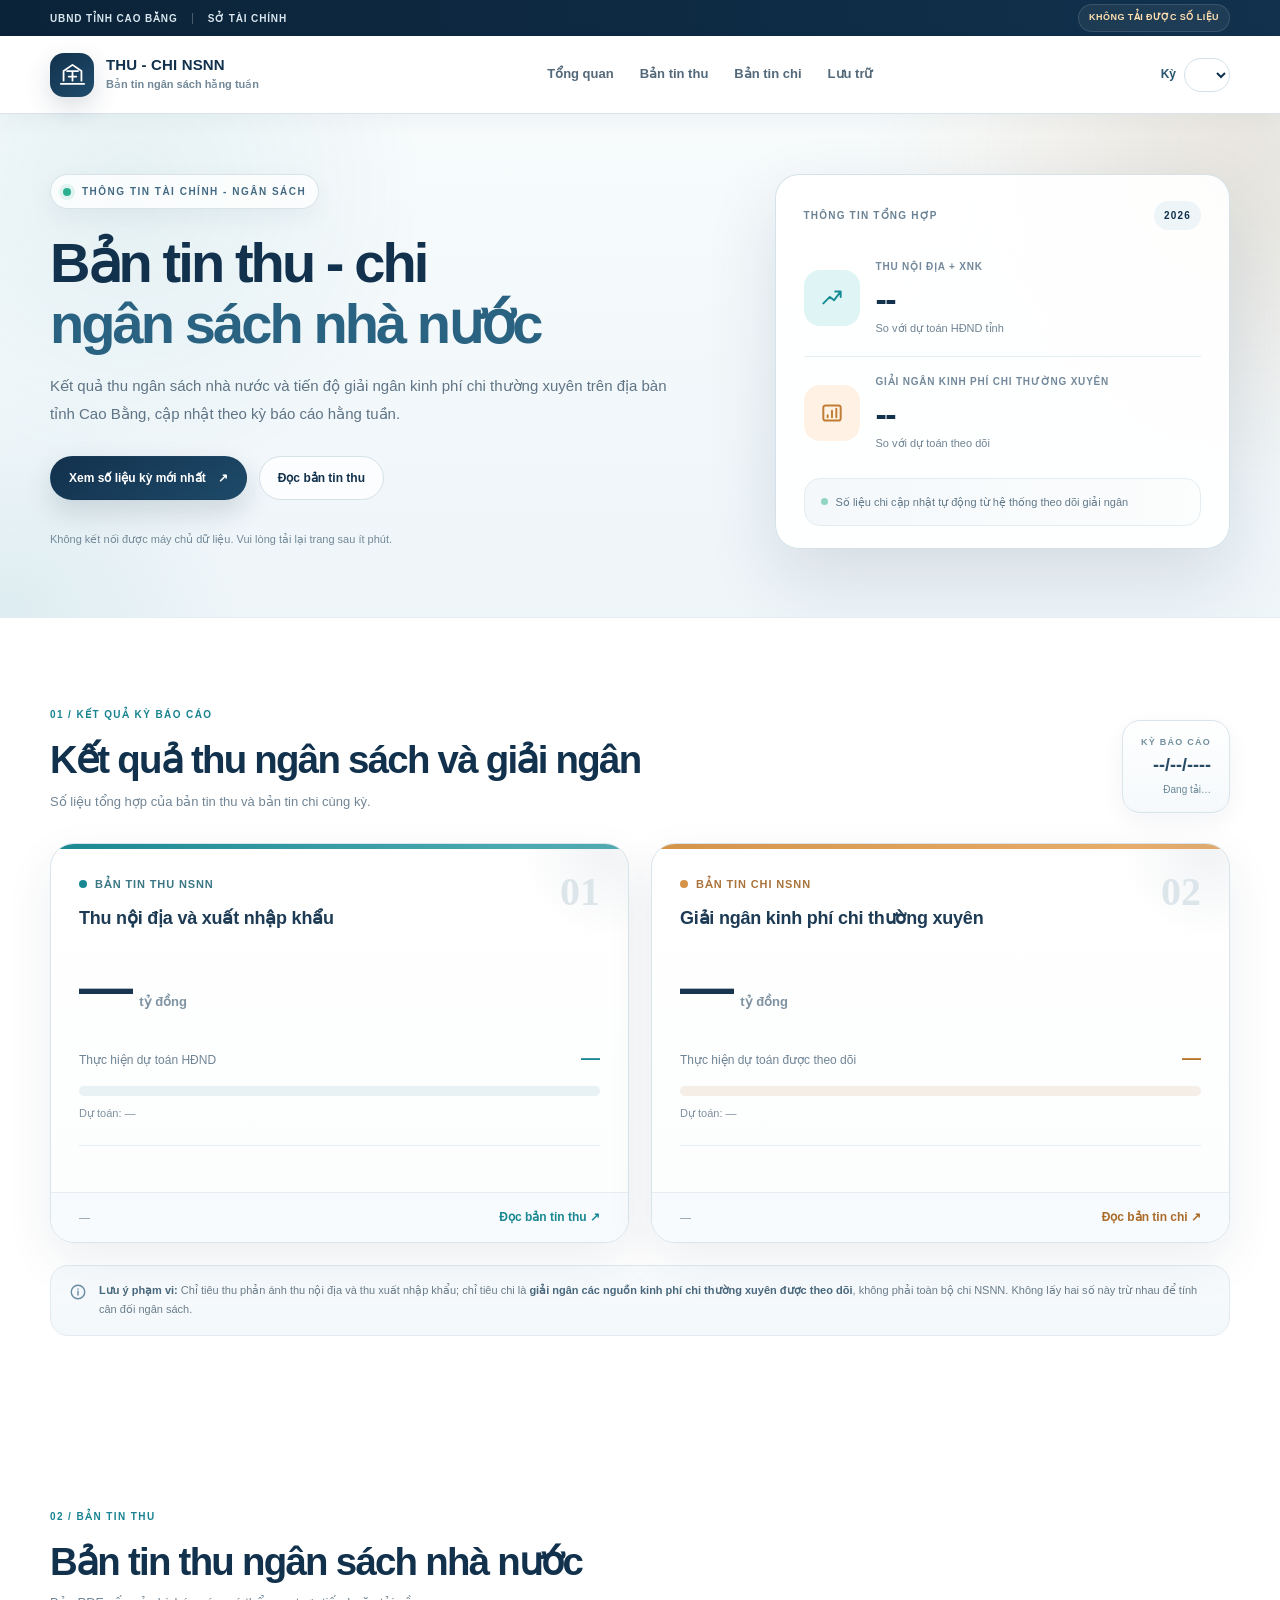
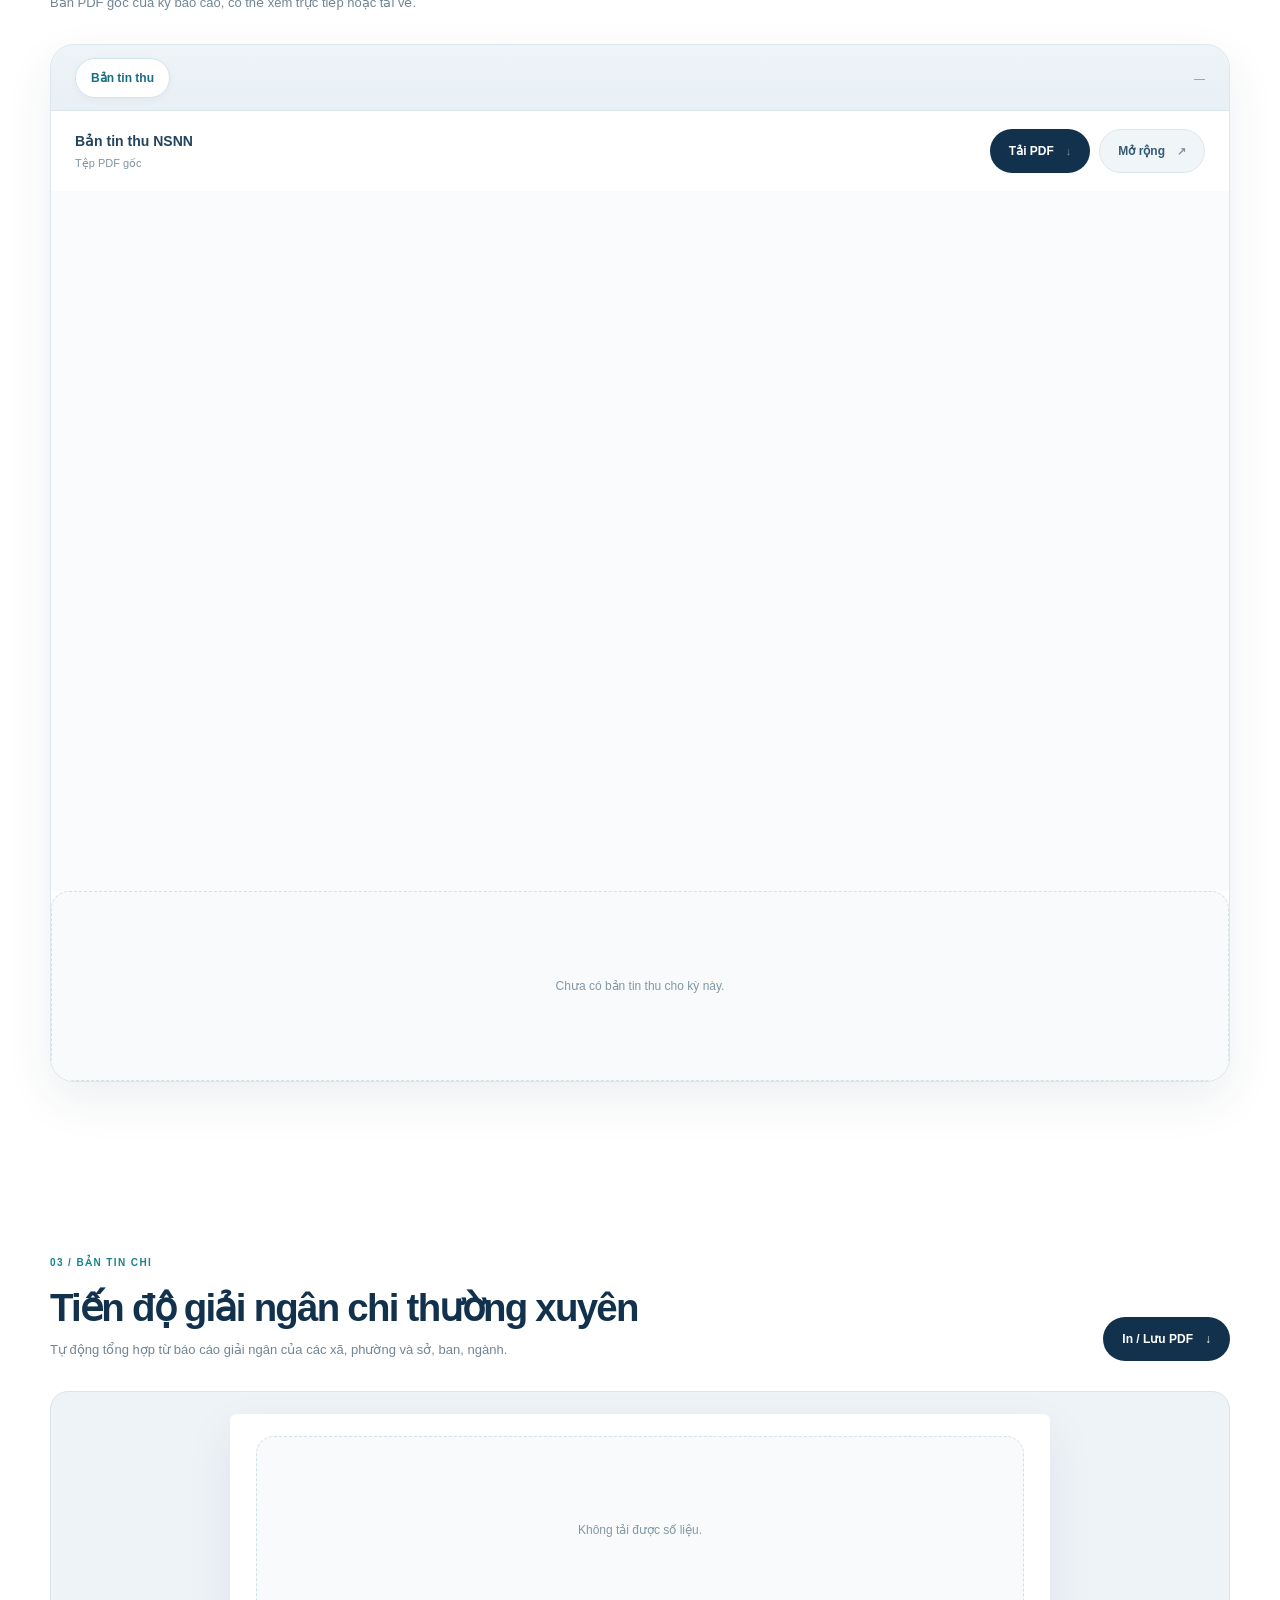
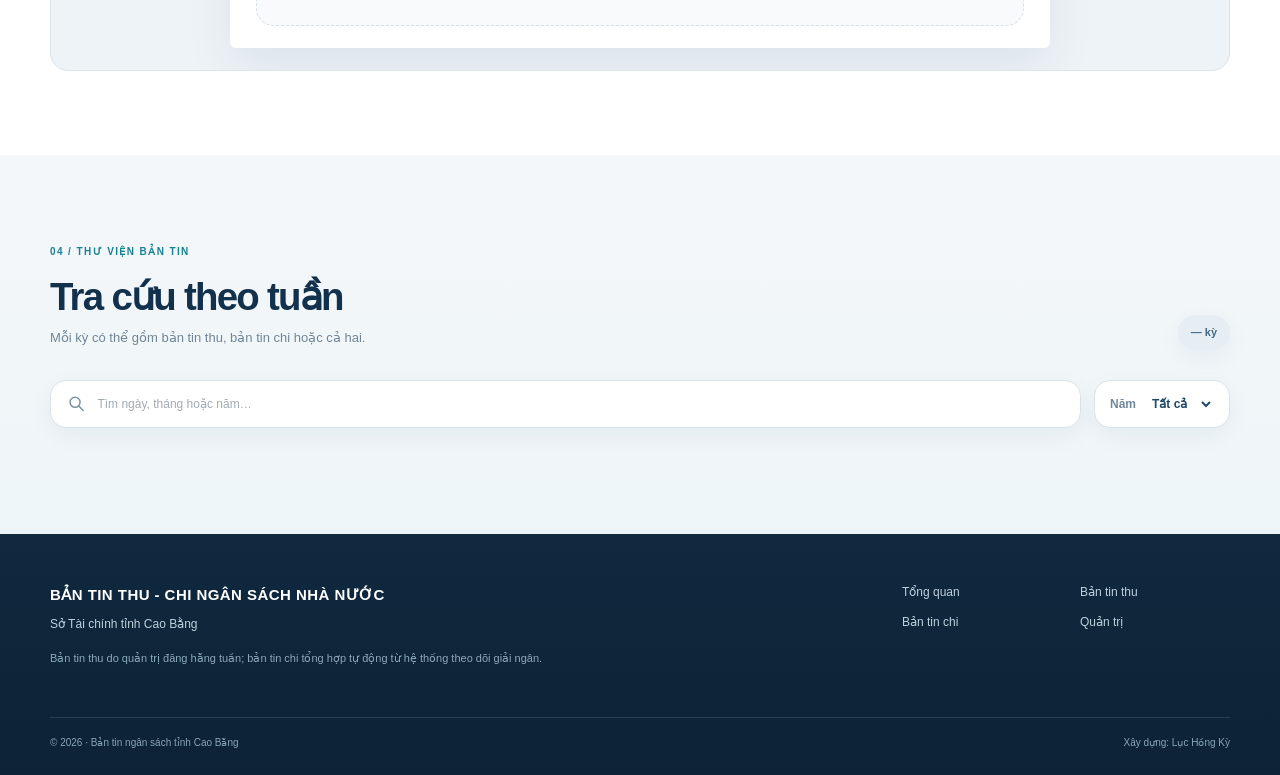
==== commit 96c6263d: "Add files via upload" ====
--- a/index.html
+++ b/index.html
@@ -31,8 +31,8 @@
       </a>
       <nav class="nav-menu" aria-label="Điều hướng chính">
         <a href="#tong-quan">Tổng quan</a>
+        <a href="#ban-tin-thu">Bản tin thu</a>
         <a href="#ban-tin-chi">Bản tin chi</a>
-        <a href="#ban-tin-thu">Bản tin thu</a>
         <a href="#thu-vien">Lưu trữ</a>
       </nav>
       <label class="nav-period">Kỳ <select id="period" aria-label="Chọn kỳ báo cáo"></select></label>
@@ -48,7 +48,7 @@
           <p>Kết quả thu ngân sách nhà nước và tiến độ giải ngân kinh phí chi thường xuyên trên địa bàn tỉnh Cao Bằng, cập nhật theo kỳ báo cáo hằng tuần.</p>
           <div class="hero-actions">
             <a href="#tong-quan" class="button button-white">Xem số liệu kỳ mới nhất <span aria-hidden="true">↗</span></a>
-            <a href="#ban-tin-chi" class="button button-outline-light">Đọc bản tin chi</a>
+            <a href="#ban-tin-thu" class="button button-outline-light">Đọc bản tin thu</a>
           </div>
           <div class="hero-foot" id="hero-date">Đang tải thông tin các kỳ báo cáo…</div>
         </div>
@@ -98,17 +98,9 @@
       </div>
     </section>
 
-    <section class="documents section" id="ban-tin-chi">
-      <div class="wrap">
-        <div class="section-head"><div><span class="section-kicker">02 / BẢN TIN CHI</span><h2>Tiến độ giải ngân chi thường xuyên</h2><p>Tự động tổng hợp từ báo cáo giải ngân của các xã, phường và sở, ban, ngành.</p></div>
-          <div class="viewer-controls"><button type="button" class="button button-download" id="print-chi">In / Lưu PDF <span aria-hidden="true">↓</span></button></div></div>
-        <div class="bulletin-shell"><div id="chi-bulletin" class="bulletin"><p class="muted">Đang tải số liệu chi…</p></div></div>
-      </div>
-    </section>
-
     <section class="documents section" id="ban-tin-thu">
       <div class="wrap">
-        <div class="section-head"><div><span class="section-kicker">03 / BẢN TIN THU</span><h2>Bản tin thu ngân sách nhà nước</h2><p>Bản PDF gốc của kỳ báo cáo, có thể xem trực tiếp hoặc tải về.</p></div></div>
+        <div class="section-head"><div><span class="section-kicker">02 / BẢN TIN THU</span><h2>Bản tin thu ngân sách nhà nước</h2><p>Bản PDF gốc của kỳ báo cáo, có thể xem trực tiếp hoặc tải về.</p></div></div>
         <div class="viewer-shell">
           <div class="viewer-bar"><div class="viewer-tabs"><span class="viewer-tab active">Bản tin thu</span></div><span class="viewer-date" id="viewer-date">—</span></div>
           <div class="viewer-body">
@@ -118,6 +110,14 @@
             <div class="document-empty" id="thu-empty" hidden>Chưa có bản tin thu cho kỳ này.</div>
           </div>
         </div>
+      </div>
+    </section>
+
+    <section class="documents section" id="ban-tin-chi">
+      <div class="wrap">
+        <div class="section-head"><div><span class="section-kicker">03 / BẢN TIN CHI</span><h2>Tiến độ giải ngân chi thường xuyên</h2><p>Tự động tổng hợp từ báo cáo giải ngân của các xã, phường và sở, ban, ngành.</p></div>
+          <div class="viewer-controls"><button type="button" class="button button-download" id="print-chi">In / Lưu PDF <span aria-hidden="true">↓</span></button></div></div>
+        <div class="bulletin-shell"><div id="chi-bulletin" class="bulletin"><p class="muted">Đang tải số liệu chi…</p></div></div>
       </div>
     </section>
 
@@ -132,7 +132,7 @@
   </main>
 
   <footer class="footer">
-    <div class="wrap footer-top"><div><div class="footer-title">BẢN TIN THU - CHI NGÂN SÁCH NHÀ NƯỚC</div><div>Sở Tài chính tỉnh Cao Bằng</div><p>Bản tin thu do quản trị đăng hằng tuần; bản tin chi tổng hợp tự động từ hệ thống theo dõi giải ngân.</p></div><div class="footer-navigation"><a href="#tong-quan">Tổng quan</a><a href="#ban-tin-chi">Bản tin chi</a><a href="#ban-tin-thu">Bản tin thu</a><a href="admin.html">Quản trị</a></div></div>
+    <div class="wrap footer-top"><div><div class="footer-title">BẢN TIN THU - CHI NGÂN SÁCH NHÀ NƯỚC</div><div>Sở Tài chính tỉnh Cao Bằng</div><p>Bản tin thu do quản trị đăng hằng tuần; bản tin chi tổng hợp tự động từ hệ thống theo dõi giải ngân.</p></div><div class="footer-navigation"><a href="#tong-quan">Tổng quan</a><a href="#ban-tin-thu">Bản tin thu</a><a href="#ban-tin-chi">Bản tin chi</a><a href="admin.html">Quản trị</a></div></div>
     <div class="wrap footer-bottom"><span>© <span id="footer-year">2026</span> · Bản tin ngân sách tỉnh Cao Bằng</span><span>Xây dựng: Lục Hồng Kỳ</span></div>
   </footer>
 </body>
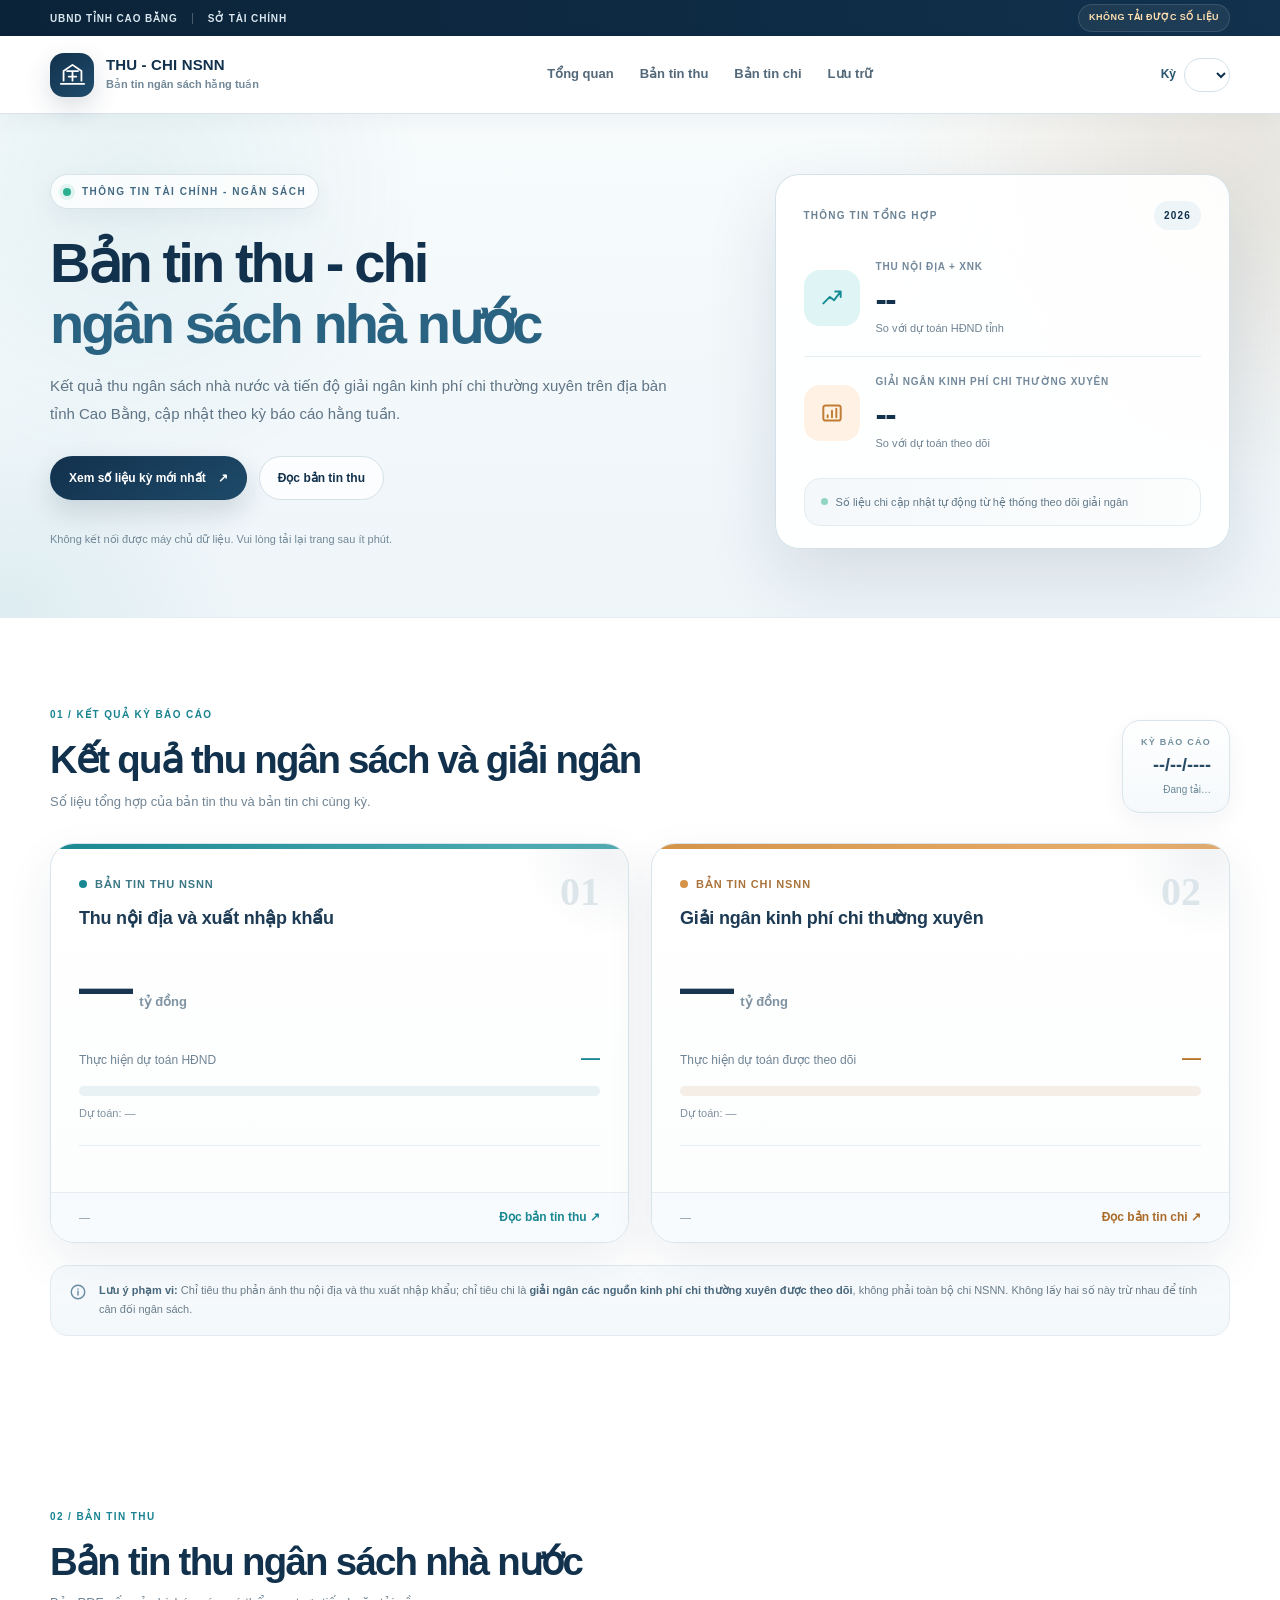
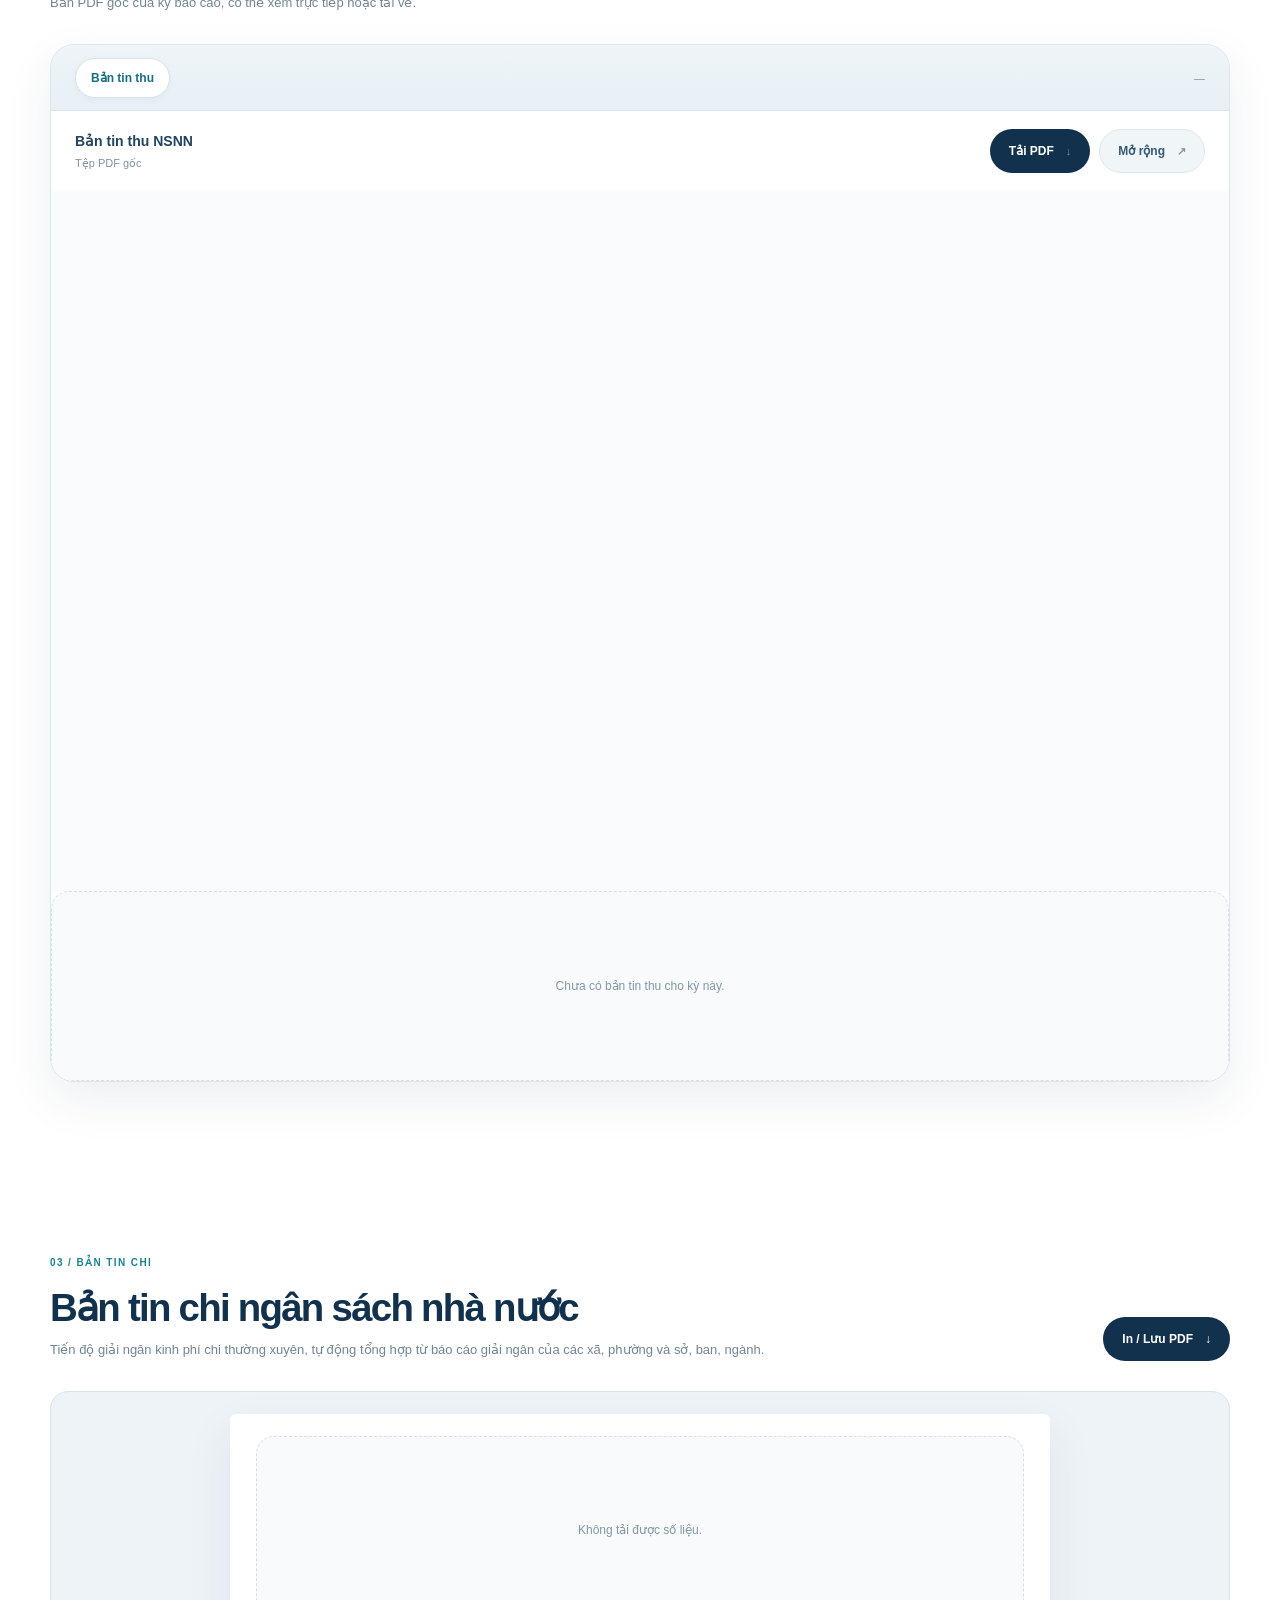
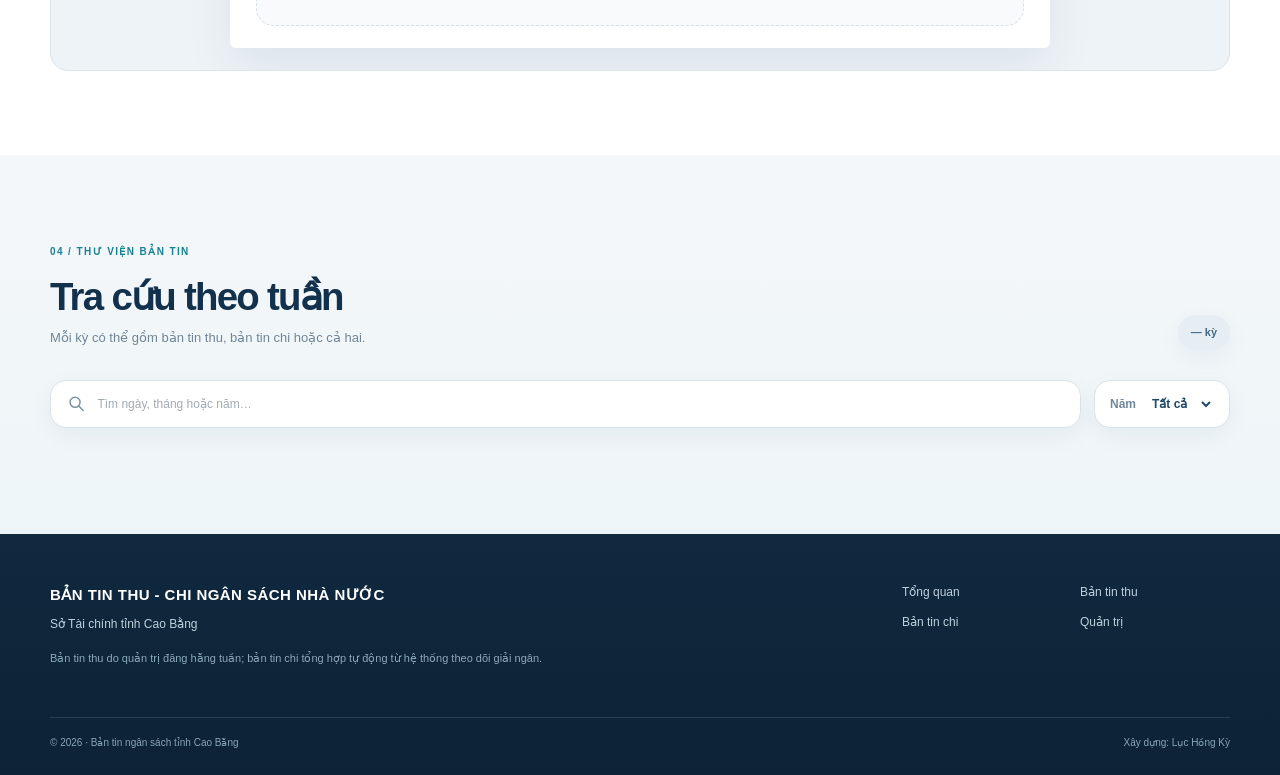
==== commit 2f310c2c: "Add files via upload" ====
--- a/index.html
+++ b/index.html
@@ -115,7 +115,7 @@
 
     <section class="documents section" id="ban-tin-chi">
       <div class="wrap">
-        <div class="section-head"><div><span class="section-kicker">03 / BẢN TIN CHI</span><h2>Tiến độ giải ngân chi thường xuyên</h2><p>Tự động tổng hợp từ báo cáo giải ngân của các xã, phường và sở, ban, ngành.</p></div>
+        <div class="section-head"><div><span class="section-kicker">03 / BẢN TIN CHI</span><h2>Bản tin chi ngân sách nhà nước</h2><p>Tiến độ giải ngân kinh phí chi thường xuyên, tự động tổng hợp từ báo cáo giải ngân của các xã, phường và sở, ban, ngành.</p></div>
           <div class="viewer-controls"><button type="button" class="button button-download" id="print-chi">In / Lưu PDF <span aria-hidden="true">↓</span></button></div></div>
         <div class="bulletin-shell"><div id="chi-bulletin" class="bulletin"><p class="muted">Đang tải số liệu chi…</p></div></div>
       </div>
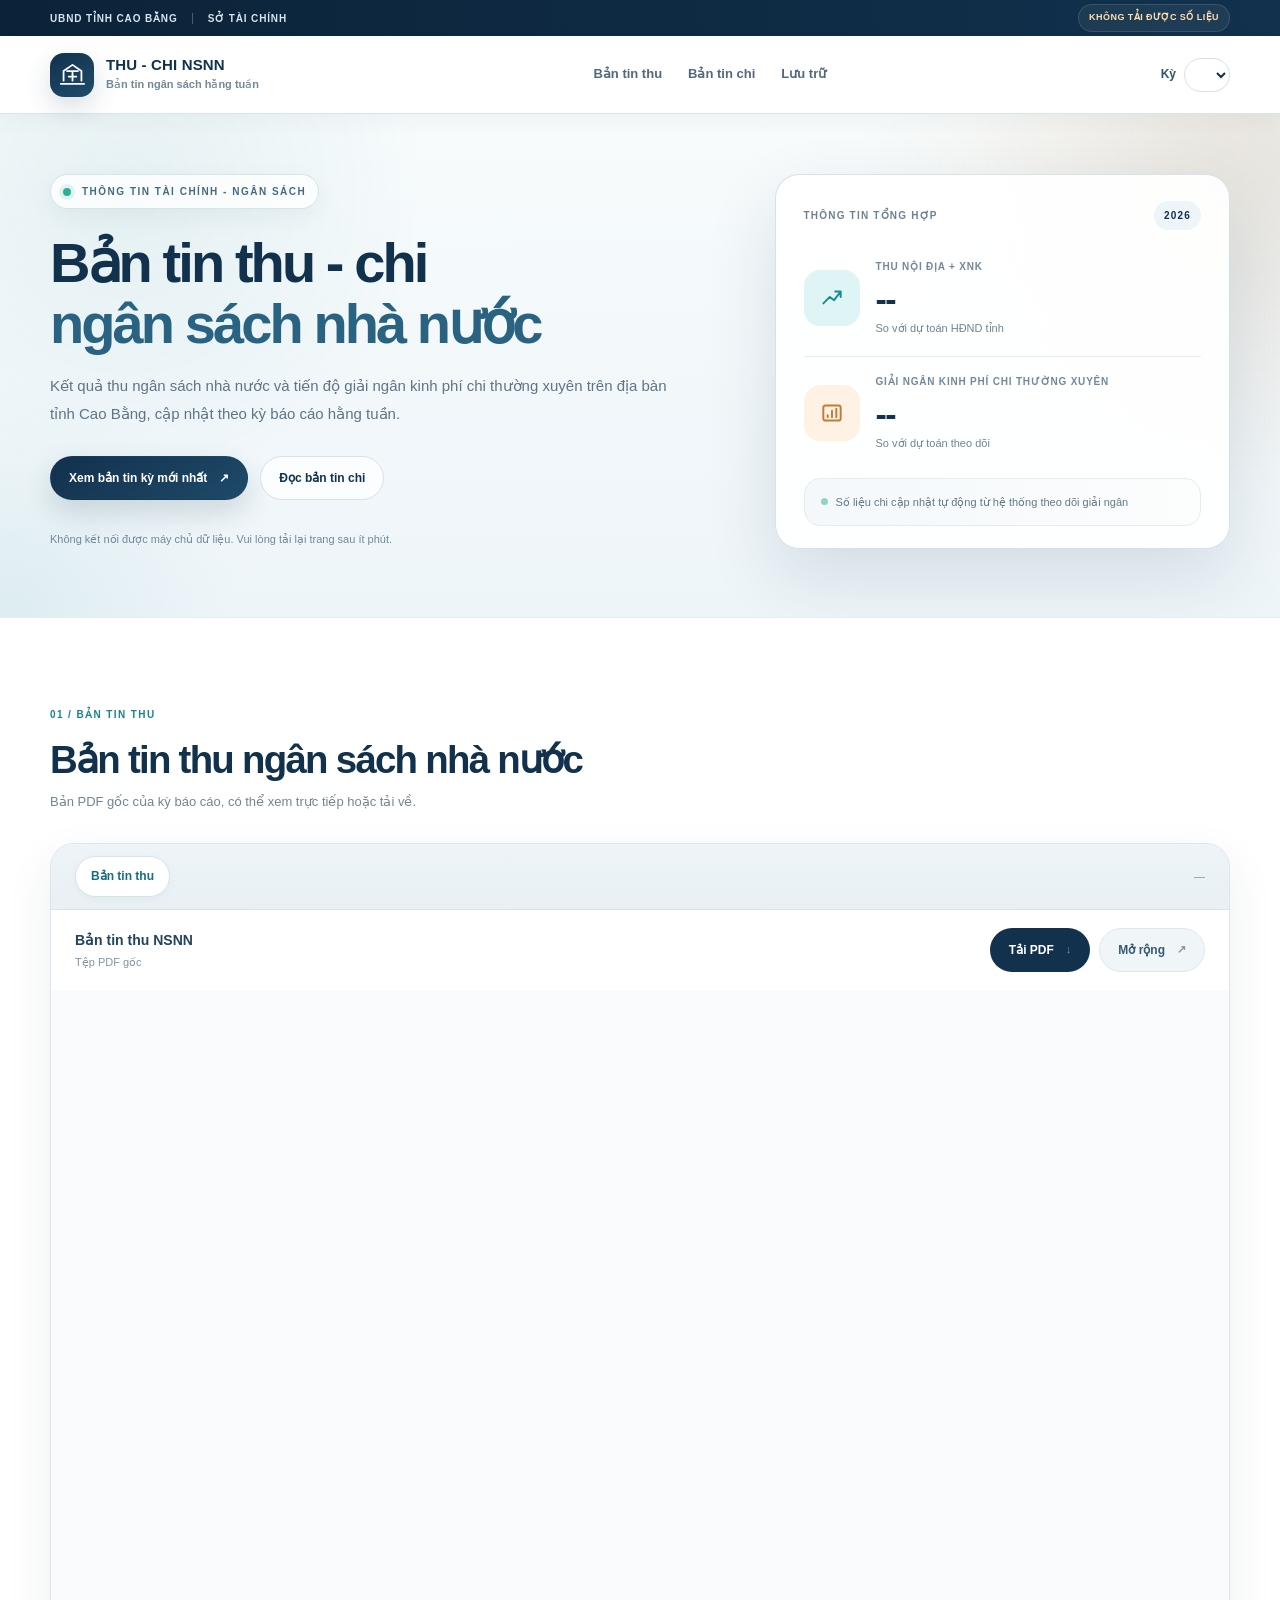
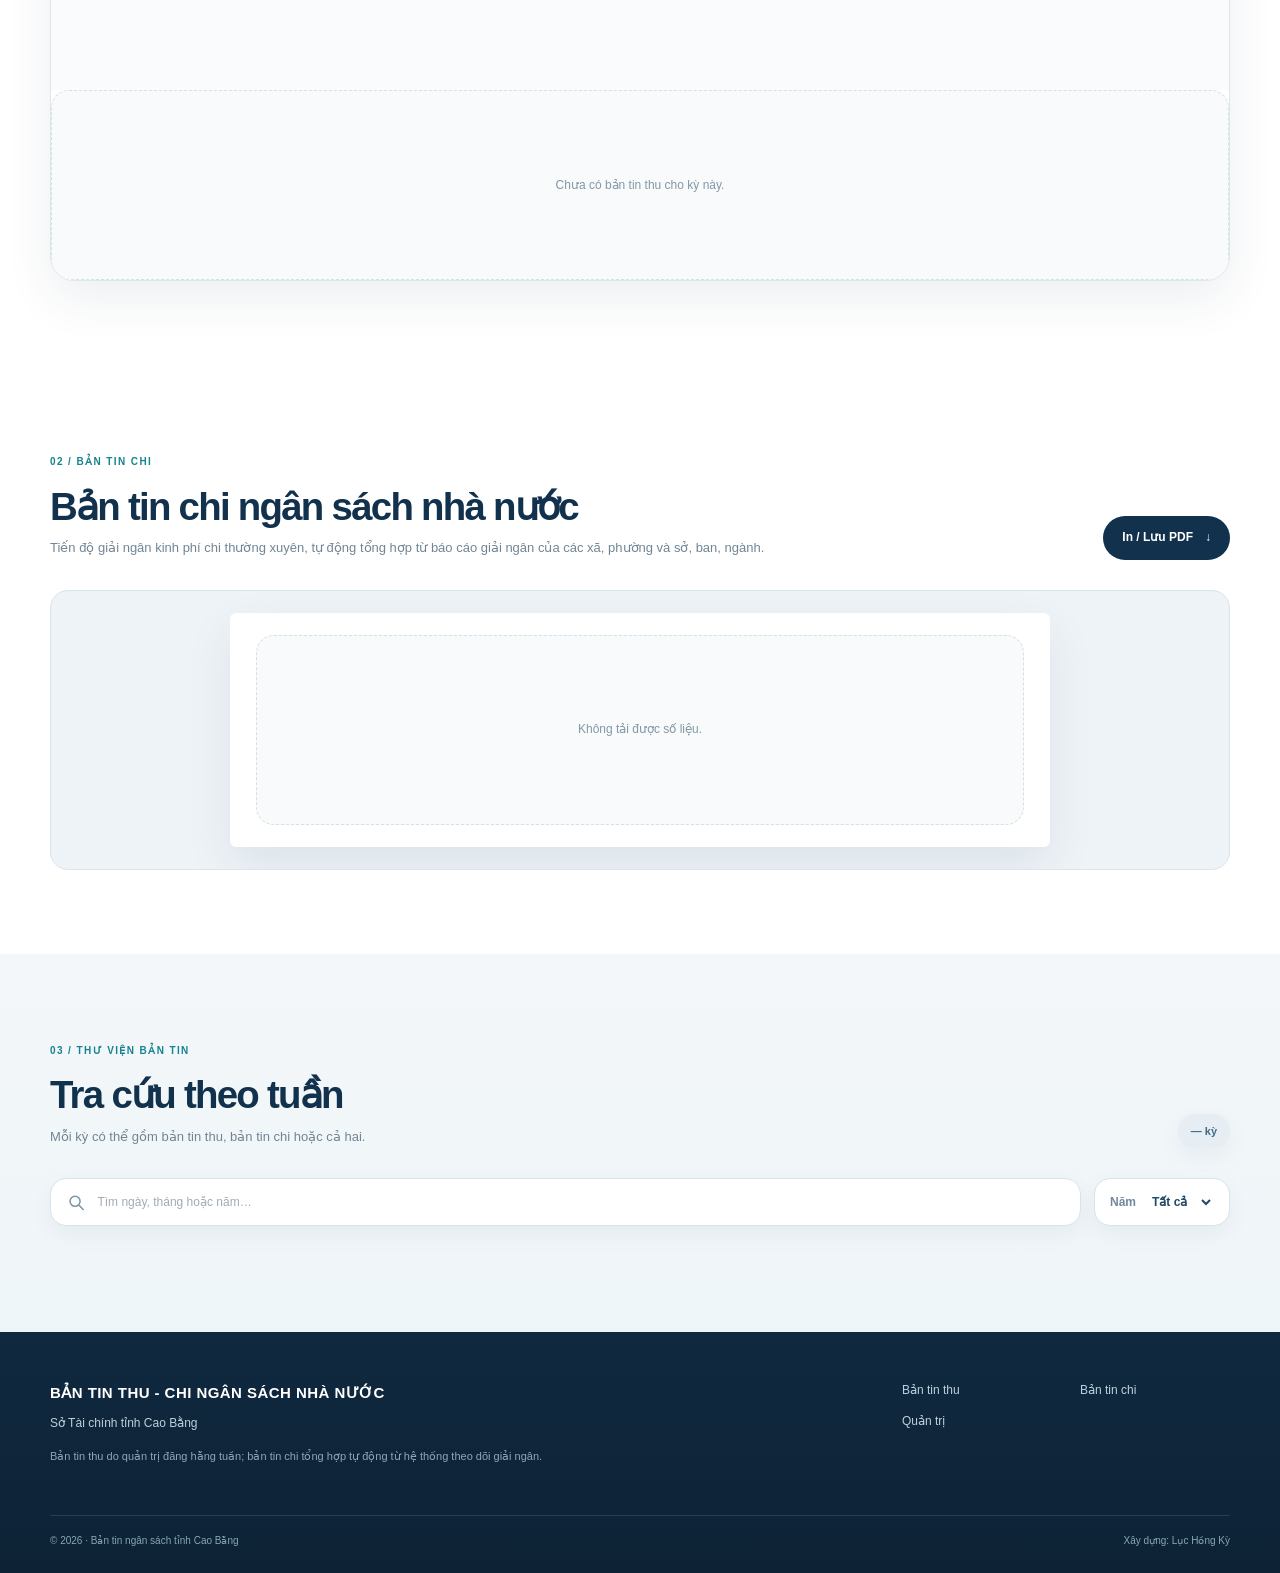
==== commit be3910c0: "Add files via upload" ====
--- a/index.html
+++ b/index.html
@@ -30,7 +30,6 @@
         <span><strong>THU - CHI NSNN</strong><small>Bản tin ngân sách hằng tuần</small></span>
       </a>
       <nav class="nav-menu" aria-label="Điều hướng chính">
-        <a href="#tong-quan">Tổng quan</a>
         <a href="#ban-tin-thu">Bản tin thu</a>
         <a href="#ban-tin-chi">Bản tin chi</a>
         <a href="#thu-vien">Lưu trữ</a>
@@ -47,8 +46,8 @@
           <h1>Bản tin thu - chi<br><span>ngân sách nhà nước</span></h1>
           <p>Kết quả thu ngân sách nhà nước và tiến độ giải ngân kinh phí chi thường xuyên trên địa bàn tỉnh Cao Bằng, cập nhật theo kỳ báo cáo hằng tuần.</p>
           <div class="hero-actions">
-            <a href="#tong-quan" class="button button-white">Xem số liệu kỳ mới nhất <span aria-hidden="true">↗</span></a>
-            <a href="#ban-tin-thu" class="button button-outline-light">Đọc bản tin thu</a>
+            <a href="#ban-tin-thu" class="button button-white">Xem bản tin kỳ mới nhất <span aria-hidden="true">↗</span></a>
+            <a href="#ban-tin-chi" class="button button-outline-light">Đọc bản tin chi</a>
           </div>
           <div class="hero-foot" id="hero-date">Đang tải thông tin các kỳ báo cáo…</div>
         </div>
@@ -68,39 +67,9 @@
       </div>
     </section>
 
-    <section class="overview section" id="tong-quan">
-      <div class="wrap">
-        <div class="section-head">
-          <div><span class="section-kicker">01 / KẾT QUẢ KỲ BÁO CÁO</span><h2>Kết quả thu ngân sách và giải ngân</h2><p>Số liệu tổng hợp của bản tin thu và bản tin chi cùng kỳ.</p></div>
-          <div class="date-stamp"><span>KỲ BÁO CÁO</span><strong id="latest-date">--/--/----</strong><small id="latest-availability">Đang tải…</small></div>
-        </div>
-        <div class="finance-grid">
-          <article class="finance-card finance-income">
-            <div class="card-header"><div><span class="card-kicker"><i></i> BẢN TIN THU NSNN</span><h3>Thu nội địa và xuất nhập khẩu</h3></div><span class="card-number">01</span></div>
-            <div class="metric-main"><strong id="income-total">—</strong><span>tỷ đồng</span></div>
-            <div class="performance"><span>Thực hiện dự toán HĐND</span><b id="income-rate">—</b></div>
-            <div class="progress-track"><div id="income-progress" class="progress-fill"></div></div>
-            <div class="target-info" id="income-target">Dự toán: —</div>
-            <div class="sub-metrics" id="income-facts"></div>
-            <div class="card-bottom"><span id="income-context">—</span><a class="text-button" href="#ban-tin-thu">Đọc bản tin thu <span aria-hidden="true">↗</span></a></div>
-          </article>
-          <article class="finance-card finance-expense">
-            <div class="card-header"><div><span class="card-kicker"><i></i> BẢN TIN CHI NSNN</span><h3>Giải ngân kinh phí chi thường xuyên</h3></div><span class="card-number">02</span></div>
-            <div class="metric-main"><strong id="expense-total">—</strong><span>tỷ đồng</span></div>
-            <div class="performance"><span>Thực hiện dự toán được theo dõi</span><b id="expense-rate">—</b></div>
-            <div class="progress-track"><div id="expense-progress" class="progress-fill"></div></div>
-            <div class="target-info" id="expense-target">Dự toán: —</div>
-            <div class="sub-metrics" id="expense-facts"></div>
-            <div class="card-bottom"><span id="expense-context">—</span><a class="text-button" href="#ban-tin-chi">Đọc bản tin chi <span aria-hidden="true">↗</span></a></div>
-          </article>
-        </div>
-        <p class="scope-alert"><svg viewBox="0 0 24 24" fill="none" stroke="currentColor" stroke-width="1.9" aria-hidden="true"><circle cx="12" cy="12" r="9"/><path d="M12 11v5m0-8v.2" stroke-linecap="round"/></svg><span><strong>Lưu ý phạm vi:</strong> Chỉ tiêu thu phản ánh thu nội địa và thu xuất nhập khẩu; chỉ tiêu chi là <strong>giải ngân các nguồn kinh phí chi thường xuyên được theo dõi</strong>, không phải toàn bộ chi NSNN. Không lấy hai số này trừ nhau để tính cân đối ngân sách.</span></p>
-      </div>
-    </section>
-
     <section class="documents section" id="ban-tin-thu">
       <div class="wrap">
-        <div class="section-head"><div><span class="section-kicker">02 / BẢN TIN THU</span><h2>Bản tin thu ngân sách nhà nước</h2><p>Bản PDF gốc của kỳ báo cáo, có thể xem trực tiếp hoặc tải về.</p></div></div>
+        <div class="section-head"><div><span class="section-kicker">01 / BẢN TIN THU</span><h2>Bản tin thu ngân sách nhà nước</h2><p>Bản PDF gốc của kỳ báo cáo, có thể xem trực tiếp hoặc tải về.</p></div></div>
         <div class="viewer-shell">
           <div class="viewer-bar"><div class="viewer-tabs"><span class="viewer-tab active">Bản tin thu</span></div><span class="viewer-date" id="viewer-date">—</span></div>
           <div class="viewer-body">
@@ -115,7 +84,7 @@
 
     <section class="documents section" id="ban-tin-chi">
       <div class="wrap">
-        <div class="section-head"><div><span class="section-kicker">03 / BẢN TIN CHI</span><h2>Bản tin chi ngân sách nhà nước</h2><p>Tiến độ giải ngân kinh phí chi thường xuyên, tự động tổng hợp từ báo cáo giải ngân của các xã, phường và sở, ban, ngành.</p></div>
+        <div class="section-head"><div><span class="section-kicker">02 / BẢN TIN CHI</span><h2>Bản tin chi ngân sách nhà nước</h2><p>Tiến độ giải ngân kinh phí chi thường xuyên, tự động tổng hợp từ báo cáo giải ngân của các xã, phường và sở, ban, ngành.</p></div>
           <div class="viewer-controls"><button type="button" class="button button-download" id="print-chi">In / Lưu PDF <span aria-hidden="true">↓</span></button></div></div>
         <div class="bulletin-shell"><div id="chi-bulletin" class="bulletin"><p class="muted">Đang tải số liệu chi…</p></div></div>
       </div>
@@ -123,7 +92,7 @@
 
     <section class="archive section" id="thu-vien">
       <div class="wrap">
-        <div class="section-head"><div><span class="section-kicker">04 / THƯ VIỆN BẢN TIN</span><h2>Tra cứu theo tuần</h2><p>Mỗi kỳ có thể gồm bản tin thu, bản tin chi hoặc cả hai.</p></div><span class="archive-counter" id="archive-counter">— kỳ</span></div>
+        <div class="section-head"><div><span class="section-kicker">03 / THƯ VIỆN BẢN TIN</span><h2>Tra cứu theo tuần</h2><p>Mỗi kỳ có thể gồm bản tin thu, bản tin chi hoặc cả hai.</p></div><span class="archive-counter" id="archive-counter">— kỳ</span></div>
         <div class="filters"><label class="filter-search"><svg viewBox="0 0 24 24" fill="none" stroke="currentColor" stroke-width="2" aria-hidden="true"><circle cx="10.5" cy="10.5" r="6.5"/><path d="m16 16 5 5" stroke-linecap="round"/></svg><input id="search" type="search" autocomplete="off" placeholder="Tìm ngày, tháng hoặc năm…"><span class="sr-only">Tìm kiếm bản tin</span></label><label class="filter-select">Năm <select id="year" aria-label="Năm báo cáo"><option value="all">Tất cả</option></select></label></div>
         <div id="archive-list" class="archive-list"></div>
         <p id="no-match" class="no-match" hidden>Không tìm thấy kỳ báo cáo phù hợp.</p>
@@ -132,7 +101,7 @@
   </main>
 
   <footer class="footer">
-    <div class="wrap footer-top"><div><div class="footer-title">BẢN TIN THU - CHI NGÂN SÁCH NHÀ NƯỚC</div><div>Sở Tài chính tỉnh Cao Bằng</div><p>Bản tin thu do quản trị đăng hằng tuần; bản tin chi tổng hợp tự động từ hệ thống theo dõi giải ngân.</p></div><div class="footer-navigation"><a href="#tong-quan">Tổng quan</a><a href="#ban-tin-thu">Bản tin thu</a><a href="#ban-tin-chi">Bản tin chi</a><a href="admin.html">Quản trị</a></div></div>
+    <div class="wrap footer-top"><div><div class="footer-title">BẢN TIN THU - CHI NGÂN SÁCH NHÀ NƯỚC</div><div>Sở Tài chính tỉnh Cao Bằng</div><p>Bản tin thu do quản trị đăng hằng tuần; bản tin chi tổng hợp tự động từ hệ thống theo dõi giải ngân.</p></div><div class="footer-navigation"><a href="#ban-tin-thu">Bản tin thu</a><a href="#ban-tin-chi">Bản tin chi</a><a href="admin.html">Quản trị</a></div></div>
     <div class="wrap footer-bottom"><span>© <span id="footer-year">2026</span> · Bản tin ngân sách tỉnh Cao Bằng</span><span>Xây dựng: Lục Hồng Kỳ</span></div>
   </footer>
 </body>
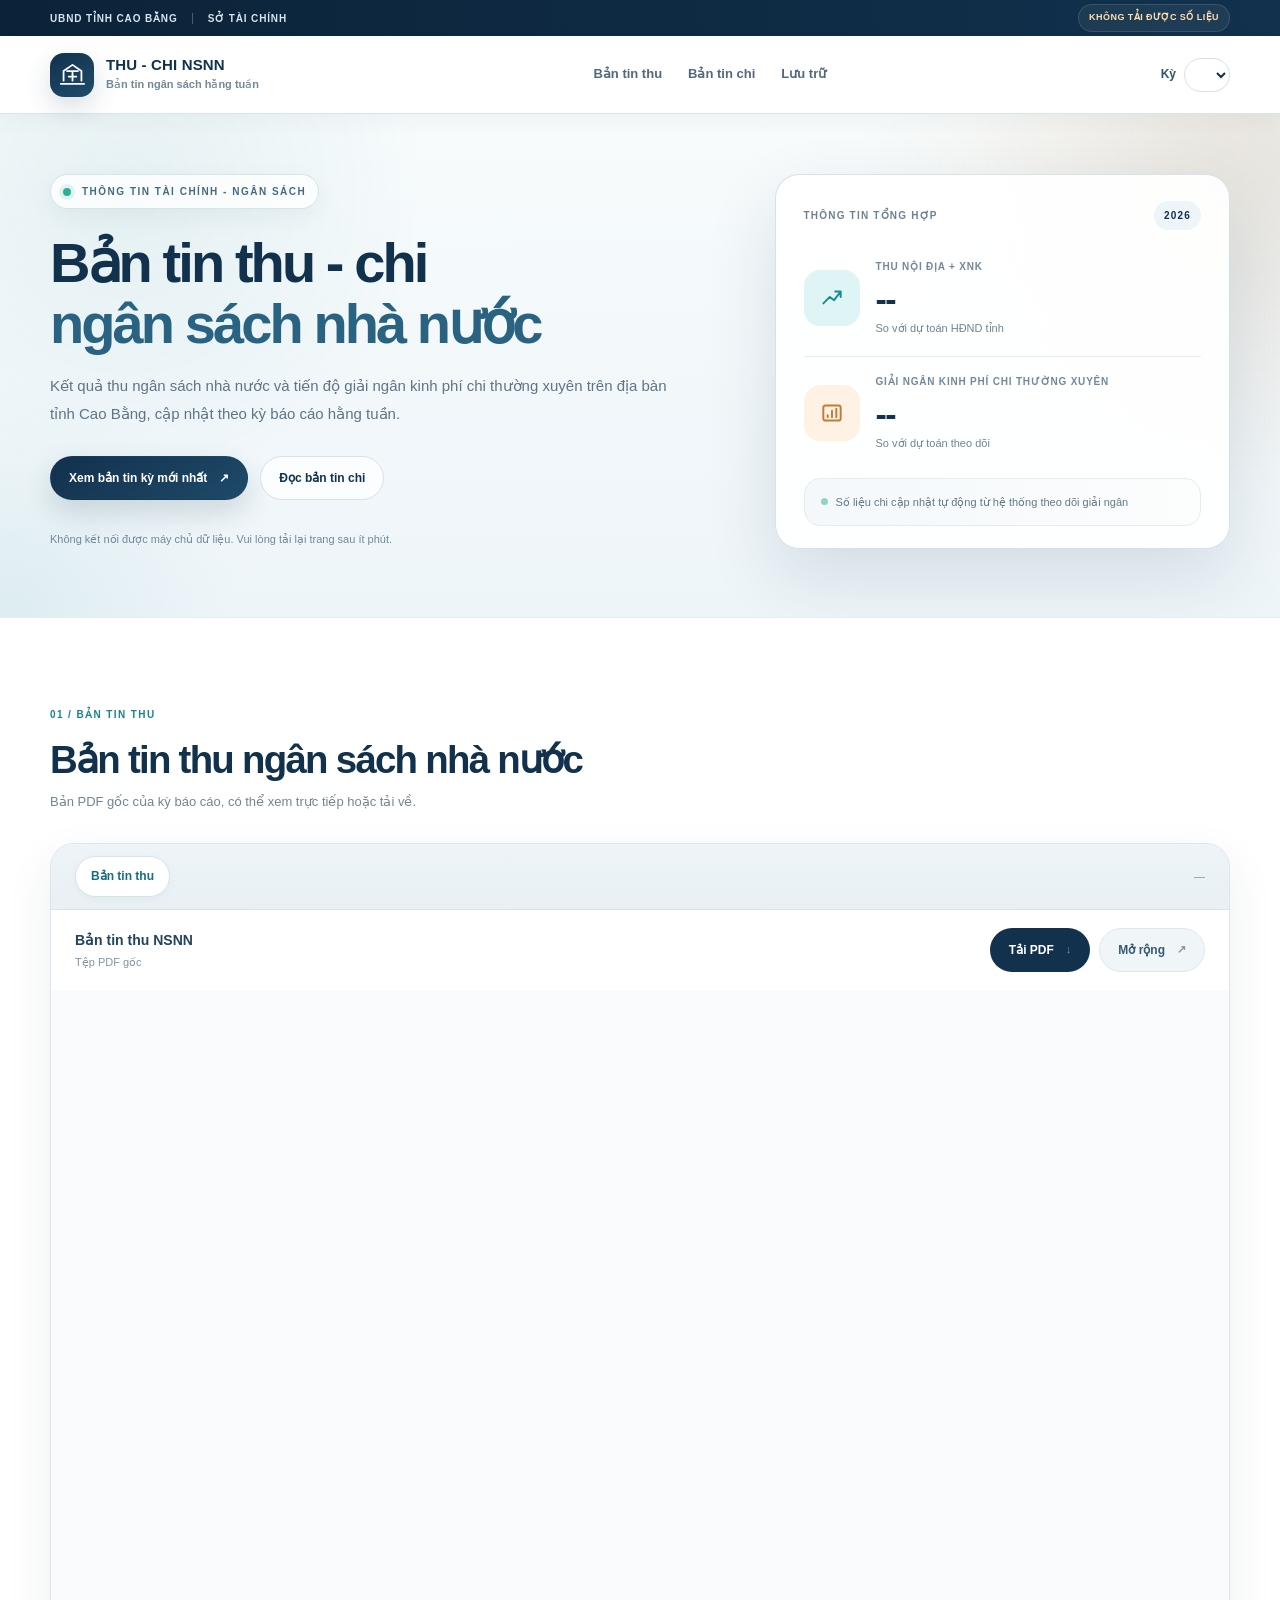
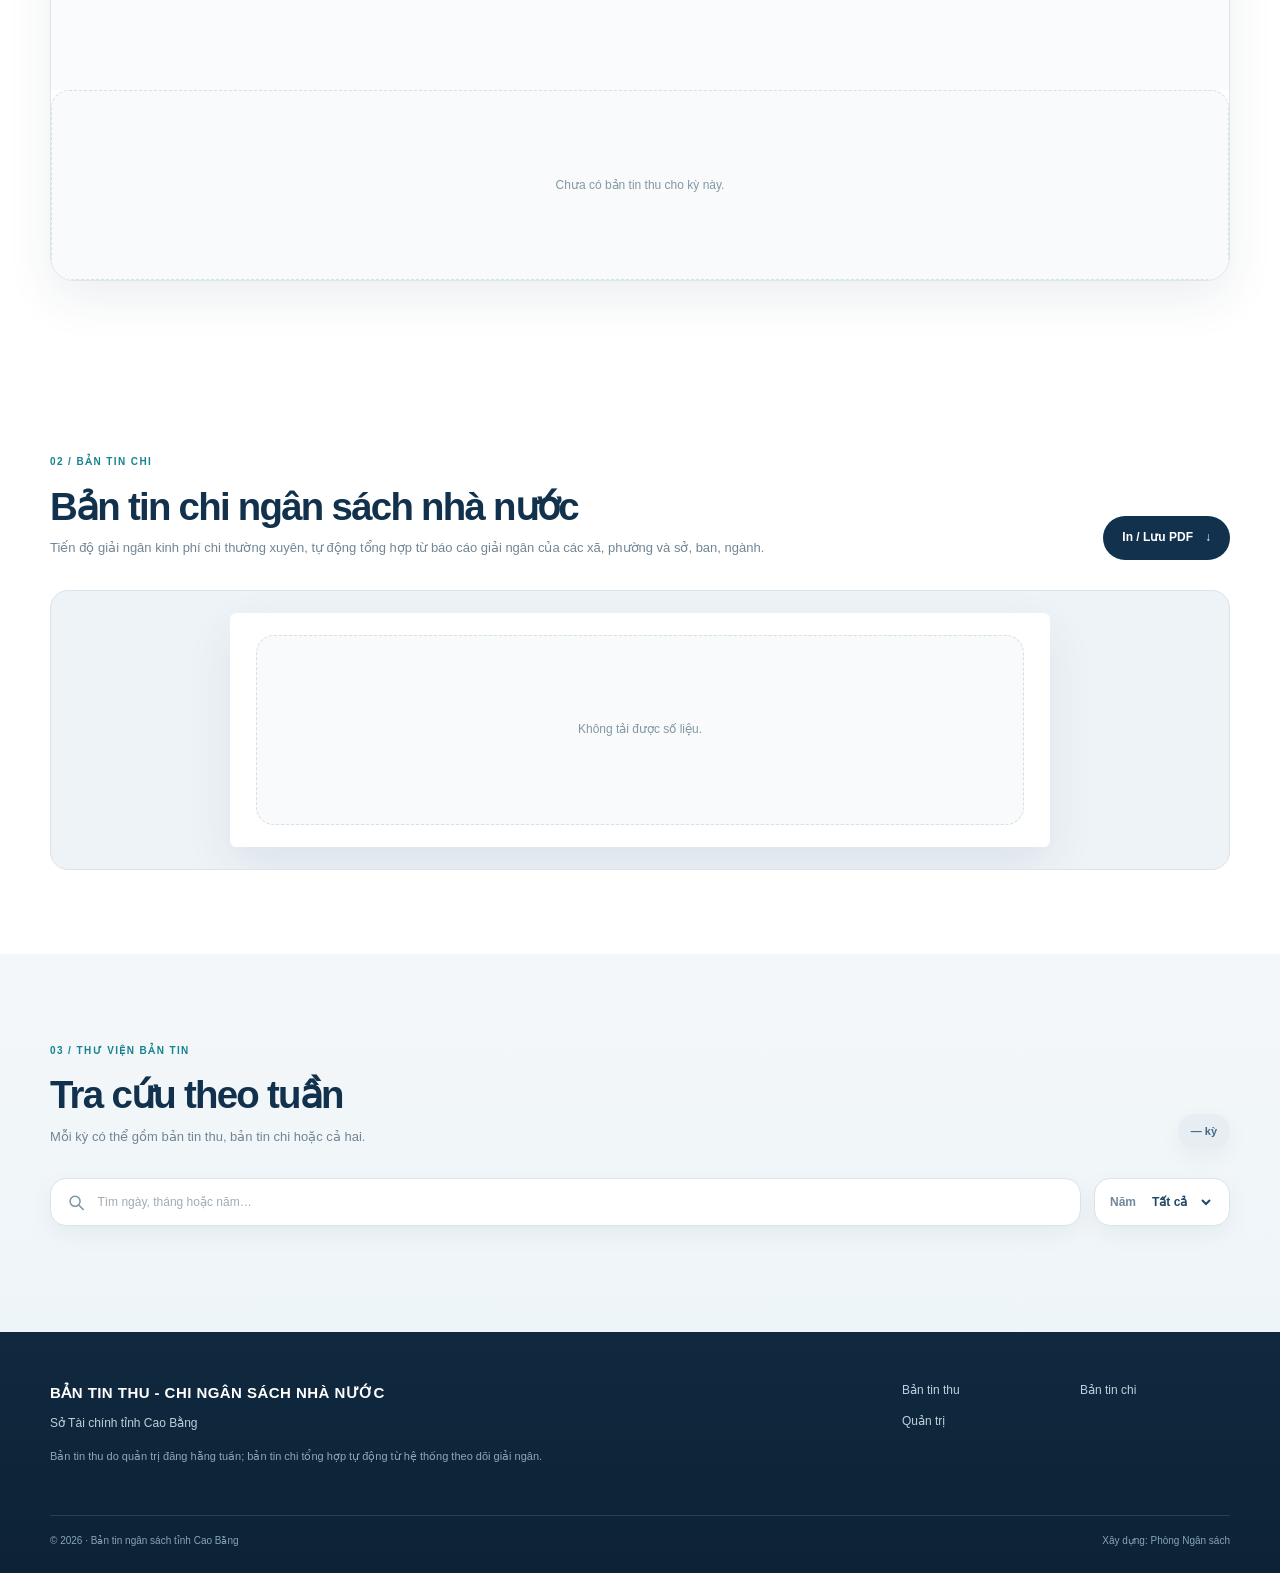
==== commit 82477eb4: "Add files via upload" ====
--- a/index.html
+++ b/index.html
@@ -9,9 +9,9 @@
   <title>Bản tin Thu - Chi NSNN | Cao Bằng</title>
   <link rel="icon" type="image/svg+xml" href="favicon.svg">
   <link rel="stylesheet" href="style.css">
-  <link rel="stylesheet" href="extra.css">
-  <script src="config.js"></script>
-  <script src="app.js" defer></script>
+  <link rel="stylesheet" href="extra.css?v=20261101b">
+  <script src="config.js?v=20261101b"></script>
+  <script src="app.js?v=20261101b" defer></script>
 </head>
 <body>
   <a class="skip-link" href="#main">Bỏ qua điều hướng</a>
@@ -102,7 +102,7 @@
 
   <footer class="footer">
     <div class="wrap footer-top"><div><div class="footer-title">BẢN TIN THU - CHI NGÂN SÁCH NHÀ NƯỚC</div><div>Sở Tài chính tỉnh Cao Bằng</div><p>Bản tin thu do quản trị đăng hằng tuần; bản tin chi tổng hợp tự động từ hệ thống theo dõi giải ngân.</p></div><div class="footer-navigation"><a href="#ban-tin-thu">Bản tin thu</a><a href="#ban-tin-chi">Bản tin chi</a><a href="admin.html">Quản trị</a></div></div>
-    <div class="wrap footer-bottom"><span>© <span id="footer-year">2026</span> · Bản tin ngân sách tỉnh Cao Bằng</span><span>Xây dựng: Lục Hồng Kỳ</span></div>
+    <div class="wrap footer-bottom"><span>© <span id="footer-year">2026</span> · Bản tin ngân sách tỉnh Cao Bằng</span><span>Xây dựng: Phòng Ngân sách</span></div>
   </footer>
 </body>
 </html>
